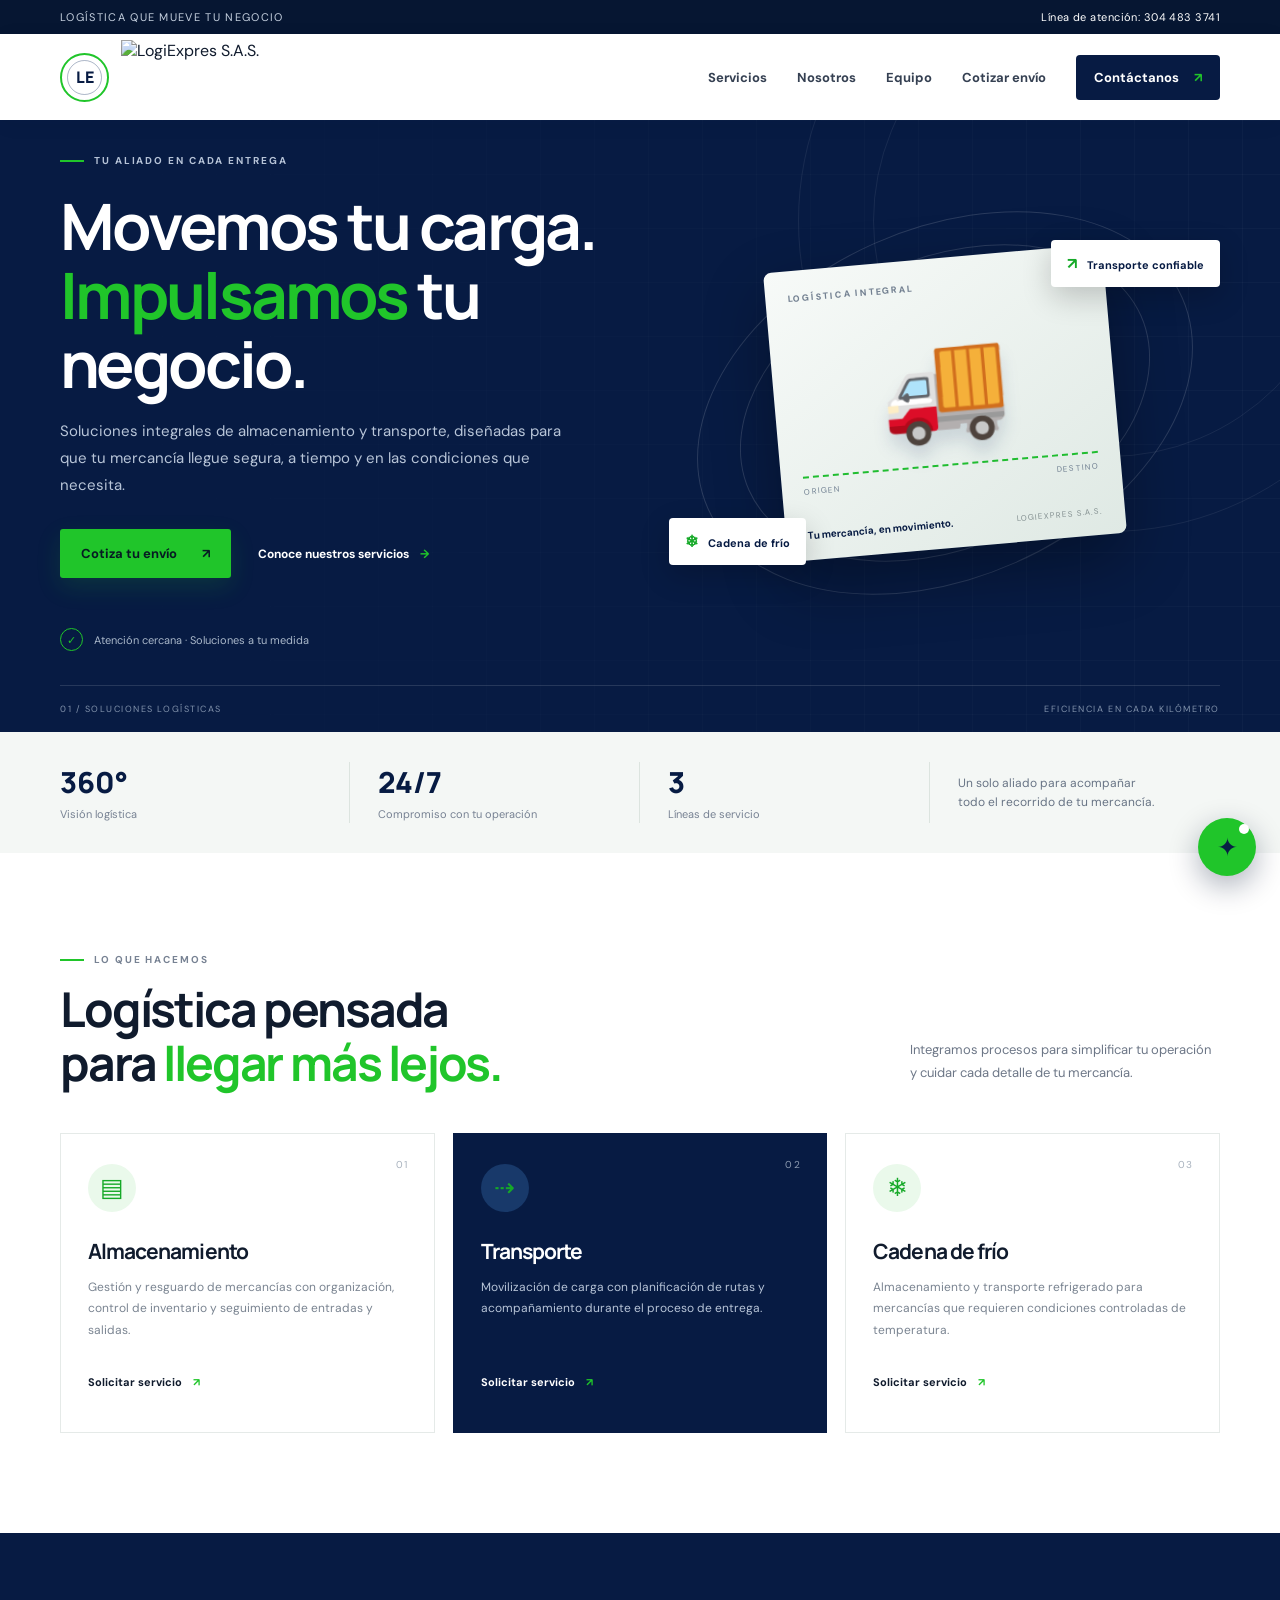
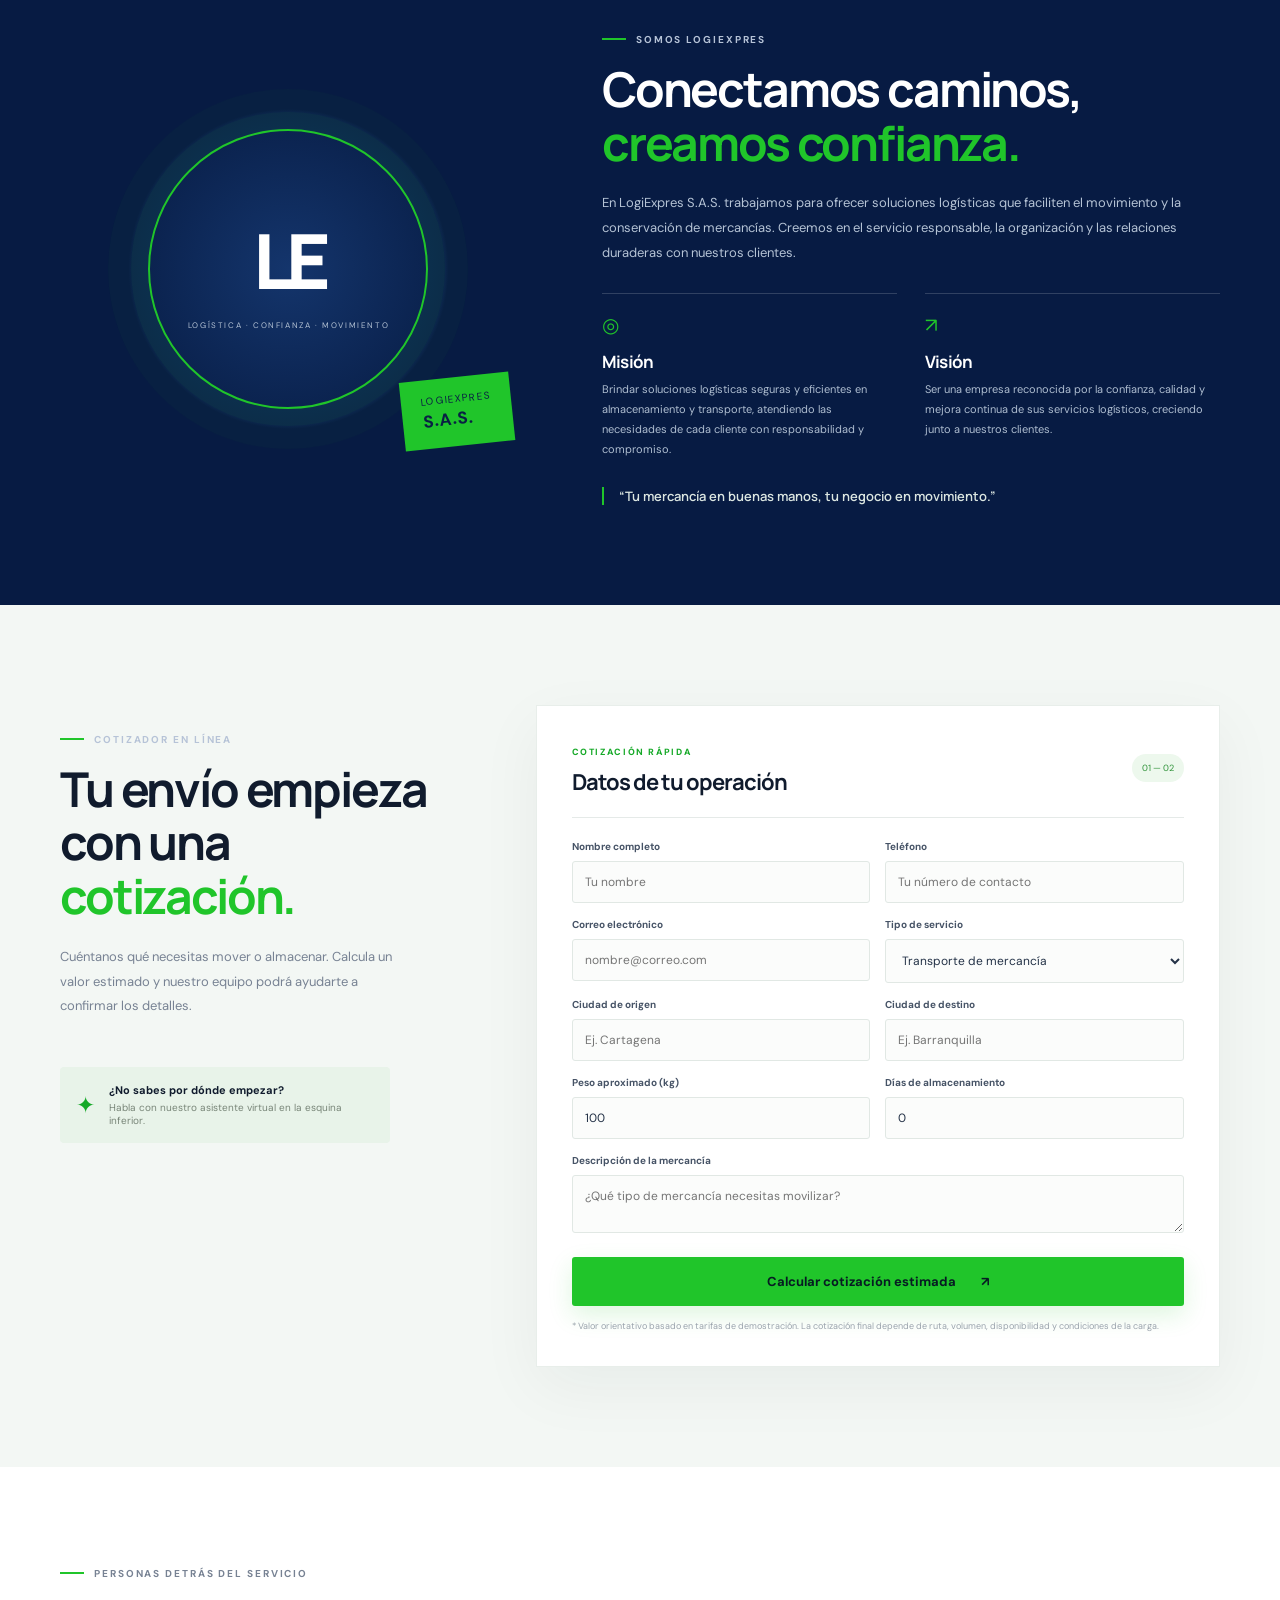
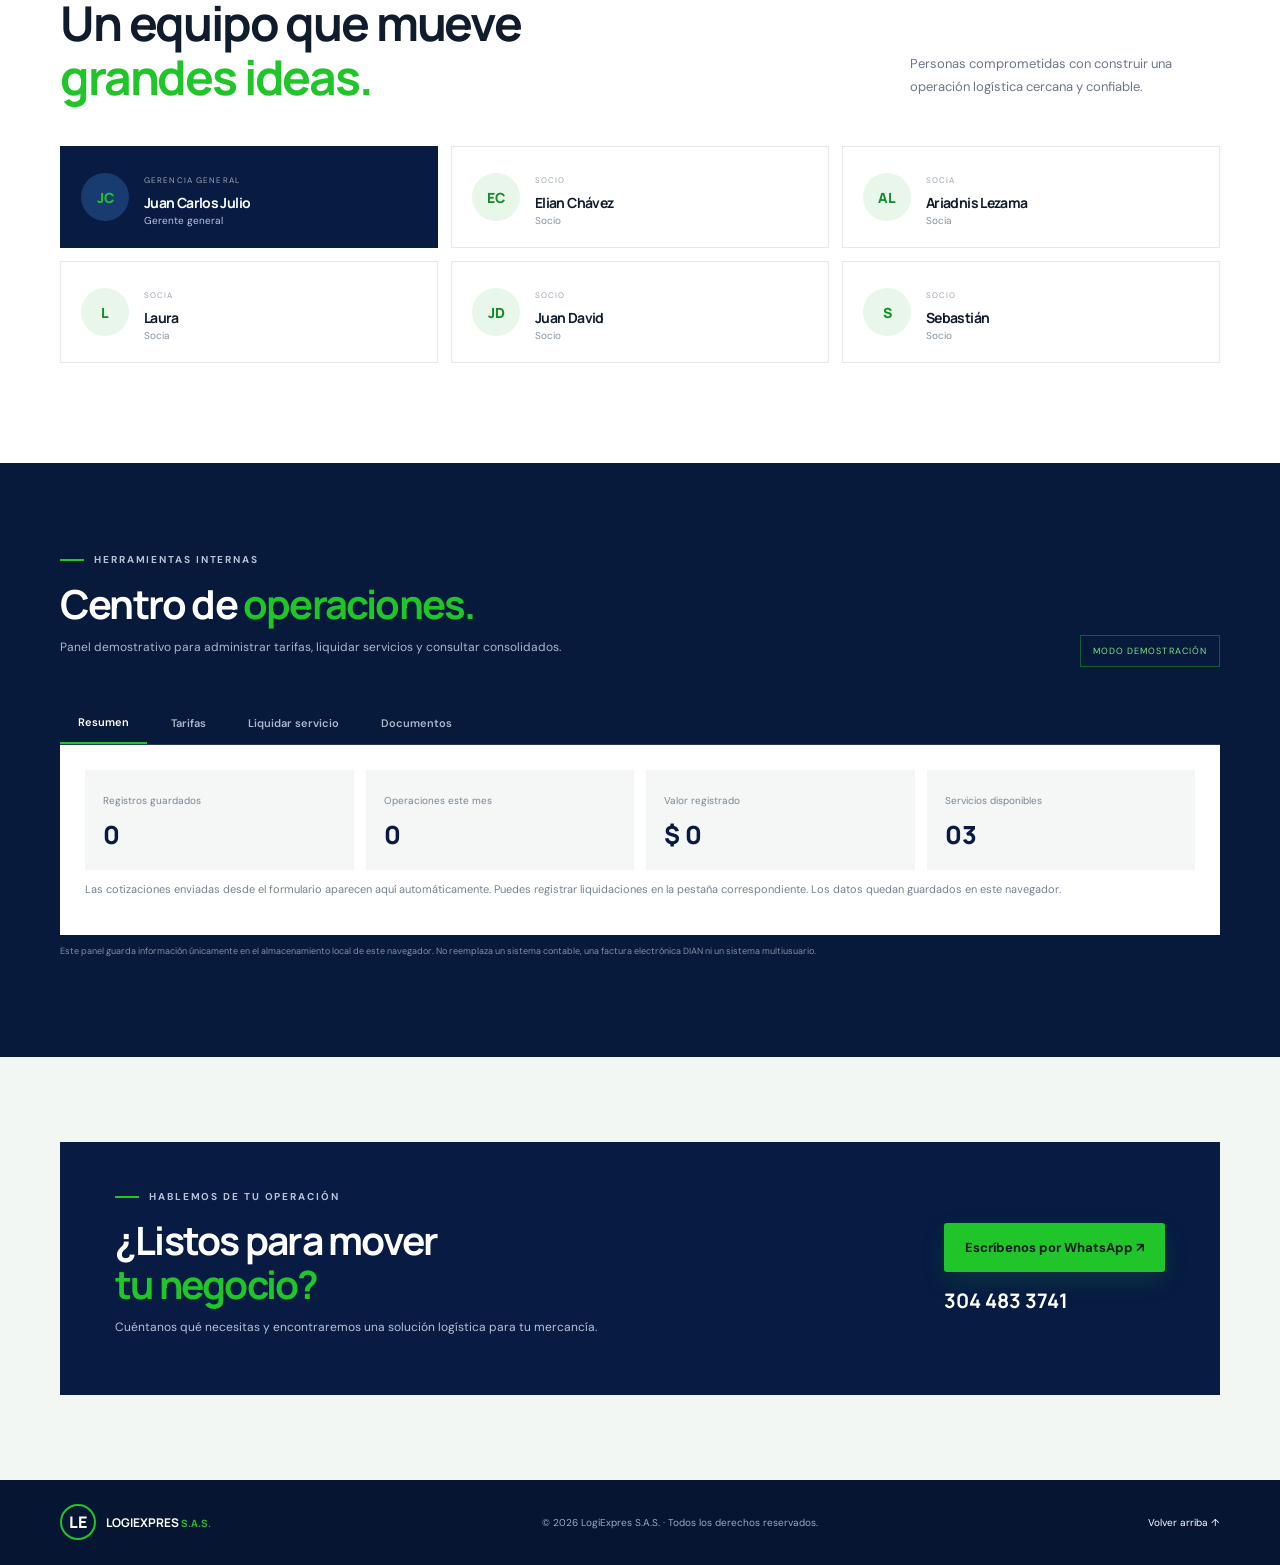
==== index.html @ ddb5ab37 "Add files via upload" ====
<!DOCTYPE html>
<html lang="es">
<head>
  <meta charset="UTF-8">
  <meta name="viewport" content="width=device-width, initial-scale=1.0">
  <meta name="description" content="LogiExpres S.A.S. - Soluciones logísticas, almacenamiento y transporte de mercancías.">
  <title>LogiExpres S.A.S. | Soluciones logísticas</title>
  <link rel="preconnect" href="https://fonts.googleapis.com">
  <link rel="preconnect" href="https://fonts.gstatic.com" crossorigin>
  <link href="https://fonts.googleapis.com/css2?family=DM+Sans:wght@400;500;600;700&family=Manrope:wght@400;500;600;700;800&display=swap" rel="stylesheet">
  <link rel="stylesheet" href="styles.css">
</head>
<body>
  <div class="topline"><div class="container topline-inner"><span>LOGÍSTICA QUE MUEVE TU NEGOCIO</span><a href="tel:3044833741">Línea de atención: 304 483 3741</a></div></div>
  <header class="site-header">
    <div class="container nav-wrap">
      <a class="brand" href="#inicio" aria-label="LogiExpres, inicio">
        <span class="brand-orbit"><span>LE</span></span>
        <img src="assets/logo-logiexpres.png" alt="LogiExpres S.A.S.">
      </a>
      <button class="menu-toggle" id="menuToggle" aria-label="Abrir menú">☰</button>
      <nav id="mainNav">
        <a href="#servicios">Servicios</a><a href="#nosotros">Nosotros</a><a href="#equipo">Equipo</a>
        <a href="#cotizar">Cotizar envío</a><a class="nav-cta" href="#contacto">Contáctanos <span>↗</span></a>
      </nav>
    </div>
  </header>

  <main>
    <section class="hero" id="inicio">
      <div class="hero-grid"></div>
      <div class="container hero-content">
        <div class="hero-copy">
          <div class="eyebrow"><span></span> TU ALIADO EN CADA ENTREGA</div>
          <h1>Movemos tu carga.<br><em>Impulsamos</em> tu negocio.</h1>
          <p>Soluciones integrales de almacenamiento y transporte, diseñadas para que tu mercancía llegue segura, a tiempo y en las condiciones que necesita.</p>
          <div class="hero-actions"><a class="btn btn-green" href="#cotizar">Cotiza tu envío <span>↗</span></a><a class="text-link" href="#servicios">Conoce nuestros servicios <span>→</span></a></div>
          <div class="hero-proof"><div class="proof-icon">✓</div><span>Atención cercana · Soluciones a tu medida</span></div>
        </div>
        <div class="hero-art">
          <div class="orbit orbit-one"></div><div class="orbit orbit-two"></div>
          <div class="art-card"><div class="art-label">LOGÍSTICA INTEGRAL</div><div class="truck-emoji">🚚</div><div class="route-line"></div><div class="route-points"><span>ORIGEN</span><span>DESTINO</span></div><div class="art-bottom"><b>Tu mercancía, en movimiento.</b><span>LOGIEXPRES S.A.S.</span></div></div>
          <div class="floating-tag tag-top"><span>↗</span> Transporte confiable</div><div class="floating-tag tag-bottom"><span>❄</span> Cadena de frío</div>
        </div>
      </div>
      <div class="hero-foot container"><span>01 / SOLUCIONES LOGÍSTICAS</span><span>EFICIENCIA EN CADA KILÓMETRO</span></div>
    </section>

    <section class="metrics"><div class="container metrics-grid"><div><strong>360°</strong><span>Visión logística</span></div><div><strong>24/7</strong><span>Compromiso con tu operación</span></div><div><strong>3</strong><span>Líneas de servicio</span></div><div class="metric-note">Un solo aliado para acompañar<br>todo el recorrido de tu mercancía.</div></div></section>

    <section class="section services-section" id="servicios">
      <div class="container">
        <div class="section-heading"><div><div class="eyebrow dark"><span></span> LO QUE HACEMOS</div><h2>Logística pensada<br>para <em>llegar más lejos.</em></h2></div><p>Integramos procesos para simplificar tu operación y cuidar cada detalle de tu mercancía.</p></div>
        <div class="service-grid">
          <article class="service-card"><div class="service-number">01</div><div class="service-icon">▤</div><h3>Almacenamiento</h3><p>Gestión y resguardo de mercancías con organización, control de inventario y seguimiento de entradas y salidas.</p><a href="#cotizar">Solicitar servicio <span>↗</span></a></article>
          <article class="service-card featured"><div class="service-number">02</div><div class="service-icon">⇢</div><h3>Transporte</h3><p>Movilización de carga con planificación de rutas y acompañamiento durante el proceso de entrega.</p><a href="#cotizar">Solicitar servicio <span>↗</span></a></article>
          <article class="service-card"><div class="service-number">03</div><div class="service-icon">❄</div><h3>Cadena de frío</h3><p>Almacenamiento y transporte refrigerado para mercancías que requieren condiciones controladas de temperatura.</p><a href="#cotizar">Solicitar servicio <span>↗</span></a></article>
        </div>
      </div>
    </section>

    <section class="about-section" id="nosotros"><div class="container about-grid">
      <div class="about-visual"><div class="about-circle"><span>LE</span><small>LOGÍSTICA · CONFIANZA · MOVIMIENTO</small></div><div class="about-stamp">LOGIEXPRES<br><b>S.A.S.</b></div></div>
      <div class="about-copy"><div class="eyebrow"><span></span> SOMOS LOGIEXPRES</div><h2>Conectamos caminos,<br><em>creamos confianza.</em></h2><p>En LogiExpres S.A.S. trabajamos para ofrecer soluciones logísticas que faciliten el movimiento y la conservación de mercancías. Creemos en el servicio responsable, la organización y las relaciones duraderas con nuestros clientes.</p>
        <div class="purpose-grid"><div><span class="purpose-icon">◎</span><h3>Misión</h3><p>Brindar soluciones logísticas seguras y eficientes en almacenamiento y transporte, atendiendo las necesidades de cada cliente con responsabilidad y compromiso.</p></div><div><span class="purpose-icon">↗</span><h3>Visión</h3><p>Ser una empresa reconocida por la confianza, calidad y mejora continua de sus servicios logísticos, creciendo junto a nuestros clientes.</p></div></div>
        <div class="slogan">“Tu mercancía en buenas manos, tu negocio en movimiento.”</div>
      </div>
    </div></section>

    <section class="quote-section" id="cotizar"><div class="container quote-layout">
      <div class="quote-intro"><div class="eyebrow"><span></span> COTIZADOR EN LÍNEA</div><h2>Tu envío empieza<br>con una <em>cotización.</em></h2><p>Cuéntanos qué necesitas mover o almacenar. Calcula un valor estimado y nuestro equipo podrá ayudarte a confirmar los detalles.</p><div class="quote-help"><span>✦</span><div><b>¿No sabes por dónde empezar?</b><small>Habla con nuestro asistente virtual en la esquina inferior.</small></div></div></div>
      <div class="quote-panel"><div class="panel-head"><div><span class="panel-kicker">COTIZACIÓN RÁPIDA</span><h3>Datos de tu operación</h3></div><span class="step-pill">01 — 02</span></div>
        <form id="quoteForm">
          <div class="field-row"><label>Nombre completo<input name="name" required placeholder="Tu nombre"></label><label>Teléfono<input name="phone" required inputmode="tel" placeholder="Tu número de contacto"></label></div>
          <div class="field-row"><label>Correo electrónico<input name="email" type="email" placeholder="nombre@correo.com"></label><label>Tipo de servicio<select name="service" id="quoteService"><option value="transporte">Transporte de mercancía</option><option value="almacenamiento">Almacenamiento</option><option value="refrigerado">Transporte refrigerado</option><option value="frio-completo">Almacenamiento + transporte refrigerado</option></select></label></div>
          <div class="field-row"><label>Ciudad de origen<input name="origin" required placeholder="Ej. Cartagena"></label><label>Ciudad de destino<input name="destination" placeholder="Ej. Barranquilla"></label></div>
          <div class="field-row"><label>Peso aproximado (kg)<input name="weight" type="number" min="1" value="100" required></label><label>Días de almacenamiento<input name="days" type="number" min="0" value="0"></label></div>
          <label class="full-label">Descripción de la mercancía<textarea name="details" rows="2" placeholder="¿Qué tipo de mercancía necesitas movilizar?"></textarea></label>
          <button class="btn btn-green submit-btn" type="submit">Calcular cotización estimada <span>↗</span></button>
        </form>
        <div id="quoteResult" class="quote-result" hidden aria-live="polite"></div>
        <p class="fine-print">* Valor orientativo basado en tarifas de demostración. La cotización final depende de ruta, volumen, disponibilidad y condiciones de la carga.</p>
      </div>
    </div></section>

    <section class="team-section" id="equipo"><div class="container"><div class="section-heading"><div><div class="eyebrow dark"><span></span> PERSONAS DETRÁS DEL SERVICIO</div><h2>Un equipo que mueve<br><em>grandes ideas.</em></h2></div><p>Personas comprometidas con construir una operación logística cercana y confiable.</p></div>
      <div class="team-grid">
        <article class="team-card manager"><div class="team-avatar">JC</div><div><span>GERENCIA GENERAL</span><h3>Juan Carlos Julio</h3><p>Gerente general</p></div></article>
        <article class="team-card"><div class="team-avatar">EC</div><div><span>SOCIO</span><h3>Elian Chávez</h3><p>Socio</p></div></article>
        <article class="team-card"><div class="team-avatar">AL</div><div><span>SOCIA</span><h3>Ariadnis Lezama</h3><p>Socia</p></div></article>
        <article class="team-card"><div class="team-avatar">L</div><div><span>SOCIA</span><h3>Laura</h3><p>Socia</p></div></article>
        <article class="team-card"><div class="team-avatar">JD</div><div><span>SOCIO</span><h3>Juan David</h3><p>Socio</p></div></article>
        <article class="team-card"><div class="team-avatar">S</div><div><span>SOCIO</span><h3>Sebastián</h3><p>Socio</p></div></article>
      </div>
    </div></section>

    <section class="admin-section" id="gestion"><div class="container"><div class="admin-top"><div><div class="eyebrow"><span></span> HERRAMIENTAS INTERNAS</div><h2>Centro de <em>operaciones.</em></h2><p>Panel demostrativo para administrar tarifas, liquidar servicios y consultar consolidados.</p></div><span class="demo-label">MODO DEMOSTRACIÓN</span></div>
      <div class="admin-tabs" role="tablist"><button class="admin-tab active" data-tab="dashboard">Resumen</button><button class="admin-tab" data-tab="tarifas">Tarifas</button><button class="admin-tab" data-tab="liquidar">Liquidar servicio</button><button class="admin-tab" data-tab="documentos">Documentos</button></div>
      <div class="admin-content" id="adminContent"></div>
      <p class="admin-disclaimer">Este panel guarda información únicamente en el almacenamiento local de este navegador. No reemplaza un sistema contable, una factura electrónica DIAN ni un sistema multiusuario.</p>
    </div></section>

    <section class="contact-section" id="contacto"><div class="container contact-box"><div><div class="eyebrow"><span></span> HABLEMOS DE TU OPERACIÓN</div><h2>¿Listos para mover<br><em>tu negocio?</em></h2><p>Cuéntanos qué necesitas y encontraremos una solución logística para tu mercancía.</p></div><div class="contact-actions"><a class="btn btn-green" href="https://wa.me/573044837341" target="_blank" rel="noopener">Escríbenos por WhatsApp ↗</a><a href="tel:3044833741" class="phone-link">304 483 3741</a></div></div></section>
  </main>
  <footer><div class="container footer-inner"><div class="footer-brand"><span class="brand-orbit"><span>LE</span></span><b>LOGIEXPRES <small>S.A.S.</small></b></div><span>© <span id="year"></span> LogiExpres S.A.S. · Todos los derechos reservados.</span><a href="#inicio">Volver arriba ↑</a></div></footer>

  <button class="chat-launcher" id="chatLauncher" aria-label="Abrir asistente virtual"><span>✦</span><i></i></button>
  <div class="chat-widget" id="chatWidget" aria-label="Asistente LogiBot" hidden>
    <div class="chat-head"><div class="bot-avatar">LE</div><div><b>LogiBot</b><small>Asistente de LogiExpres</small></div><button id="chatClose" aria-label="Cerrar chat">×</button></div>
    <div class="chat-messages" id="chatMessages"><div class="bot-message">¡Hola! 👋 Soy LogiBot. Puedo orientarte para cotizar un envío o conocer nuestros servicios. ¿Qué necesitas?</div></div>
    <div class="quick-questions"><button data-question="¿Cómo cotizo un envío?">Cotizar envío</button><button data-question="¿Qué servicios ofrecen?">Servicios</button><button data-question="¿Cómo los contacto?">Contacto</button></div>
    <form id="chatForm"><input id="chatInput" placeholder="Escribe tu pregunta..." autocomplete="off"><button aria-label="Enviar mensaje">➤</button></form>
  </div>
  <script src="app.js"></script>
</body>
</html>
---- styles.css ----
*{box-sizing:border-box} :root{--navy:#071b43;--navy2:#0b285b;--green:#20c52a;--green2:#16a928;--ink:#101b2d;--muted:#6d7787;--pale:#f4f7f5;--line:#e5eae8}html{scroll-behavior:smooth}body{margin:0;font-family:"DM Sans",sans-serif;color:var(--ink);background:#fff}h1,h2,h3{font-family:Manrope,sans-serif;letter-spacing:-.045em}a{text-decoration:none;color:inherit}.container{width:min(1160px,calc(100% - 44px));margin:auto}.topline{background:#061632;color:#c5d0df;font-size:11px;letter-spacing:.12em}.topline-inner{height:34px;display:flex;align-items:center;justify-content:space-between}.topline a{color:#fff;letter-spacing:.04em}.site-header{height:86px;background:#fff;position:sticky;top:0;z-index:20;box-shadow:0 4px 22px #0616320b}.nav-wrap{height:100%;display:flex;align-items:center;justify-content:space-between}.brand{display:flex;align-items:center;gap:12px}.brand img{width:190px;height:74px;object-fit:contain}.brand-orbit{width:49px;height:49px;border:2px solid var(--green);border-radius:50%;display:grid;place-items:center;color:var(--navy);font:800 16px Manrope;position:relative;flex:none}.brand-orbit:after{content:"";position:absolute;inset:5px;border:1px solid #0b285b55;border-radius:50%}.brand-orbit span{z-index:1}nav{display:flex;align-items:center;gap:30px;font-size:13px;font-weight:700;color:#354052}nav a:hover{color:var(--green2)}.nav-cta{background:var(--navy);color:#fff;padding:14px 18px;border-radius:4px}.nav-cta span{color:var(--green);margin-left:12px}.menu-toggle{display:none;background:none;border:0;font-size:25px;color:var(--navy)}.hero{background:var(--navy);color:#fff;min-height:600px;position:relative;overflow:hidden}.hero:before{content:"";position:absolute;width:620px;height:620px;border:1px solid #ffffff12;border-radius:50%;right:-140px;top:-210px}.hero:after{content:"";position:absolute;width:470px;height:470px;border:1px solid #ffffff12;border-radius:50%;right:-65px;top:-135px}.hero-grid{position:absolute;inset:0;background-image:linear-gradient(#ffffff07 1px,transparent 1px),linear-gradient(90deg,#ffffff07 1px,transparent 1px);background-size:54px 54px;mask-image:linear-gradient(90deg,transparent,#000)}.hero-content{position:relative;z-index:1;display:grid;grid-template-columns:1.05fr .95fr;align-items:center;min-height:545px;padding-top:34px;padding-bottom:34px}.eyebrow{font-size:10px;letter-spacing:.19em;font-weight:700;color:#b6c3d7;display:flex;align-items:center;gap:10px}.eyebrow>span{width:24px;height:2px;background:var(--green);display:inline-block}.eyebrow.dark{color:#778293}.hero h1{font-size:clamp(42px,5vw,65px);line-height:1.08;margin:24px 0 20px}.hero h1 em,h2 em{font-style:normal;color:var(--green)}.hero-copy>p{max-width:520px;color:#b8c5d8;line-height:1.8;font-size:15px}.hero-actions{display:flex;align-items:center;gap:27px;margin-top:30px}.btn{display:inline-flex;align-items:center;justify-content:center;gap:25px;padding:16px 21px;border:0;border-radius:3px;font:700 13px "DM Sans";cursor:pointer}.btn-green{background:var(--green);color:#071b23;box-shadow:0 9px 25px #20c52a26}.btn-green:hover{background:#35dc3e}.text-link{font-size:12px;font-weight:700;color:#fff}.text-link span{color:var(--green);padding-left:8px}.hero-proof{display:flex;align-items:center;gap:11px;color:#aab8ca;font-size:11px;margin-top:50px}.proof-icon{width:23px;height:23px;border:1px solid #20c52a;border-radius:50%;display:grid;place-items:center;color:var(--green)}.hero-art{height:430px;position:relative;display:grid;place-items:center}.orbit{position:absolute;border:1px solid #ffffff24;border-radius:50%;transform:rotate(-24deg)}.orbit-one{width:430px;height:290px}.orbit-two{width:520px;height:350px}.art-card{width:340px;height:290px;background:linear-gradient(145deg,#f7faf8,#dfe9e4);border-radius:8px;color:var(--navy);padding:22px;position:relative;box-shadow:0 25px 65px #0005;transform:rotate(-5deg)}.art-label{font-size:9px;letter-spacing:.2em;font-weight:800;color:#738091}.truck-emoji{font-size:105px;text-align:center;margin-top:25px;filter:drop-shadow(0 13px 8px #0b285b22)}.route-line{border-top:2px dashed #20bd30;margin-top:10px}.route-points{display:flex;justify-content:space-between;font-size:8px;letter-spacing:.15em;color:#718092;margin-top:8px}.art-bottom{position:absolute;bottom:18px;left:22px;right:22px;display:flex;justify-content:space-between;align-items:center;font-size:10px}.art-bottom span{font-size:8px;color:#849091;letter-spacing:.12em}.floating-tag{position:absolute;background:#fff;color:var(--navy);padding:13px 16px;border-radius:4px;font-size:11px;font-weight:700;box-shadow:0 10px 30px #0003}.floating-tag span{color:var(--green2);font-size:16px;margin-right:7px}.tag-top{top:52px;right:0}.tag-bottom{bottom:53px;left:0}.hero-foot{position:relative;z-index:1;border-top:1px solid #ffffff20;padding:17px 0;display:flex;justify-content:space-between;color:#8293ac;font-size:9px;letter-spacing:.17em}.metrics{background:#f4f7f5}.metrics-grid{display:grid;grid-template-columns:repeat(4,1fr);padding:30px 0;align-items:center}.metrics-grid>div{padding:0 28px;border-right:1px solid #dce4df}.metrics-grid>div:first-child{padding-left:0}.metrics-grid>div:last-child{border:0}.metrics strong{display:block;font:800 29px Manrope;color:var(--navy)}.metrics span{font-size:11px;color:#778293}.metric-note{font-size:12px;line-height:1.6;color:#687485}.section{padding:100px 0}.section-heading{display:flex;align-items:end;justify-content:space-between;margin-bottom:43px}.section-heading h2,.about-copy h2,.quote-intro h2,.admin-top h2,.contact-box h2{font-size:clamp(34px,4vw,48px);line-height:1.12;margin:16px 0 0}.section-heading>p{max-width:310px;color:var(--muted);font-size:13px;line-height:1.8;margin:0 0 5px}.service-grid{display:grid;grid-template-columns:repeat(3,1fr);gap:18px}.service-card{border:1px solid var(--line);padding:30px 27px 27px;min-height:300px;position:relative;transition:.25s}.service-card:hover{transform:translateY(-5px);box-shadow:0 18px 40px #102c1710}.service-card.featured{background:var(--navy);color:#fff;border-color:var(--navy)}.service-number{position:absolute;right:25px;top:24px;color:#a7b1bd;font-size:10px;letter-spacing:.15em}.featured .service-number{color:#8c9bb1}.service-icon{width:48px;height:48px;border-radius:50%;background:#eaf9eb;color:var(--green2);display:grid;place-items:center;font-size:25px;margin-bottom:25px}.featured .service-icon{background:#18396a}.service-card h3{font-size:21px;margin:0 0 12px}.service-card p{font-size:12px;line-height:1.8;color:#7a8491;min-height:68px}.featured p{color:#b7c4d7}.service-card>a{font-size:11px;font-weight:700;display:inline-block;margin-top:18px}.service-card>a span{color:var(--green);margin-left:8px}.about-section{background:var(--navy);color:#fff;padding:100px 0}.about-grid{display:grid;grid-template-columns:.85fr 1.15fr;gap:85px;align-items:center}.about-visual{height:430px;display:grid;place-items:center;position:relative;background:radial-gradient(circle,#14356c 0,#0a214c 50%,transparent 51%)}.about-circle{width:280px;height:280px;border:2px solid var(--green);border-radius:50%;display:flex;flex-direction:column;justify-content:center;align-items:center;box-shadow:0 0 0 17px #20c52a0b,0 0 0 40px #20c52a08}.about-circle span{font:800 76px Manrope;color:#fff;letter-spacing:-.1em}.about-circle small{font-size:8px;letter-spacing:.2em;color:#b4c2d4;margin-top:8px}.about-stamp{position:absolute;bottom:38px;right:5px;background:var(--green);color:#092044;padding:14px 20px;font-size:10px;line-height:1.5;letter-spacing:.12em;transform:rotate(-6deg)}.about-stamp b{font-size:17px}.about-copy>p{color:#b5c3d5;font-size:13px;line-height:1.9;margin:22px 0 28px}.purpose-grid{display:grid;grid-template-columns:1fr 1fr;gap:28px}.purpose-grid>div{border-top:1px solid #ffffff2a;padding-top:18px}.purpose-icon{color:var(--green);font-size:20px}.purpose-grid h3{font-size:17px;margin:12px 0 7px}.purpose-grid p{color:#aebdd0;font-size:11px;line-height:1.8;margin:0}.slogan{margin-top:27px;padding-left:15px;border-left:2px solid var(--green);font:600 13px Manrope;color:#dbe6e1}.quote-section{background:#f3f7f4;padding:100px 0}.quote-layout{display:grid;grid-template-columns:.75fr 1.25fr;gap:65px;align-items:start}.quote-intro{padding-top:28px}.quote-intro>p{font-size:13px;color:#778293;line-height:1.9;max-width:350px;margin-top:22px}.quote-help{display:flex;align-items:center;gap:14px;margin-top:48px;padding:16px;background:#e8f3e9;border-radius:4px;max-width:330px}.quote-help>span{color:var(--green2);font-size:23px}.quote-help b,.quote-help small{display:block}.quote-help b{font-size:11px}.quote-help small{font-size:10px;color:#788578;margin-top:4px}.quote-panel{background:#fff;padding:33px 35px;box-shadow:0 20px 60px #0c26300d;border:1px solid #e8eeea}.panel-head{display:flex;justify-content:space-between;align-items:center;border-bottom:1px solid var(--line);padding-bottom:20px;margin-bottom:22px}.panel-kicker{font-size:9px;color:var(--green2);font-weight:800;letter-spacing:.18em}.panel-head h3{font-size:22px;margin:7px 0 0}.step-pill{font-size:9px;background:#edf8ed;color:#31943b;padding:8px 10px;border-radius:20px}.field-row{display:grid;grid-template-columns:1fr 1fr;gap:15px;margin-bottom:15px}label,.full-label{display:block;font-size:10px;font-weight:700;color:#465366}input,select,textarea{width:100%;margin-top:8px;border:1px solid #e1e8e4;background:#fbfcfb;padding:12px 12px;font:12px "DM Sans";color:#243247;border-radius:3px;outline:none}input:focus,select:focus,textarea:focus{border-color:var(--green)}textarea{resize:vertical}.full-label{margin-bottom:17px}.submit-btn{width:100%;margin-top:4px}.fine-print{font-size:9px;color:#9aa3ac;line-height:1.6;margin:13px 0 0}.quote-result{margin-top:17px;padding:17px;background:#edfaed;border-left:3px solid var(--green);font-size:12px;line-height:1.6}.quote-result strong{font:800 24px Manrope;color:var(--navy);display:block;margin:5px 0}.quote-result a{display:inline-block;margin-top:8px;color:#087d20;font-weight:700}.team-section{padding:100px 0}.team-grid{display:grid;grid-template-columns:repeat(3,1fr);gap:13px}.team-card{border:1px solid var(--line);padding:20px;display:flex;align-items:center;gap:15px}.team-card.manager{background:var(--navy);color:#fff;border-color:var(--navy)}.team-avatar{width:48px;height:48px;border-radius:50%;background:#e8f7e9;color:#138d25;display:grid;place-items:center;font:800 14px Manrope;flex:none}.manager .team-avatar{background:#183c70;color:var(--green)}.team-card span{font-size:8px;letter-spacing:.14em;color:#9aa5b1}.team-card h3{font-size:14px;margin:5px 0 2px}.team-card p{font-size:10px;color:#8993a0;margin:0}.manager p{color:#bdc8d6}.admin-section{background:#071a3b;color:#fff;padding:90px 0}.admin-top{display:flex;justify-content:space-between;align-items:end}.admin-top h2{font-size:40px}.admin-top p{font-size:12px;color:#aab8cb}.demo-label{border:1px solid #20c52a66;color:#7be783;padding:9px 12px;font-size:9px;letter-spacing:.12em}.admin-tabs{display:flex;gap:6px;border-bottom:1px solid #ffffff22;margin-top:35px;overflow:auto}.admin-tab{white-space:nowrap;background:transparent;border:0;color:#aab8cb;padding:13px 18px;font:600 11px "DM Sans";cursor:pointer}.admin-tab.active{color:#fff;border-bottom:2px solid var(--green)}.admin-content{background:#fff;color:var(--ink);padding:25px;min-height:170px}.admin-disclaimer{font-size:9px;color:#8191a8;line-height:1.6}.dash-grid{display:grid;grid-template-columns:repeat(4,1fr);gap:12px}.dash-card{background:#f4f7f5;padding:18px}.dash-card span{font-size:10px;color:#798594}.dash-card strong{display:block;font:800 25px Manrope;color:var(--navy);margin-top:8px}.admin-table{width:100%;border-collapse:collapse;font-size:11px}.admin-table th,.admin-table td{text-align:left;padding:12px;border-bottom:1px solid #e8eeea}.admin-table th{font-size:9px;color:#7b8794;text-transform:uppercase;letter-spacing:.1em}.admin-form{display:grid;grid-template-columns:repeat(3,1fr);gap:14px;align-items:end}.admin-form label{font-size:10px}.admin-form button{align-self:end}.small-btn{padding:10px 13px;font-size:10px}.admin-note{font-size:11px;color:#758091;line-height:1.6}.document-actions{display:flex;gap:10px;flex-wrap:wrap;margin-top:14px}.contact-section{padding:85px 0;background:#f3f7f4}.contact-box{background:var(--navy);padding:48px 55px;color:#fff;display:flex;align-items:center;justify-content:space-between;gap:30px}.contact-box h2{font-size:39px}.contact-box p{color:#b5c3d5;font-size:12px}.contact-actions{display:flex;flex-direction:column;align-items:flex-start;gap:15px}.phone-link{font:700 20px Manrope;color:#fff}footer{background:#061632;color:#9baac0}.footer-inner{min-height:85px;display:flex;align-items:center;justify-content:space-between;font-size:10px}.footer-brand{display:flex;align-items:center;gap:10px;color:#fff;font:800 12px Manrope}.footer-brand .brand-orbit{width:36px;height:36px;color:#fff}.footer-brand small{color:var(--green)}footer a{color:#fff}.chat-launcher{position:fixed;right:24px;bottom:24px;width:58px;height:58px;border:0;border-radius:50%;background:var(--green);color:#082044;font-size:25px;box-shadow:0 10px 30px #06163255;z-index:40;cursor:pointer}.chat-launcher i{position:absolute;width:10px;height:10px;background:#fff;border-radius:50%;right:7px;top:6px}.chat-widget{position:fixed;right:24px;bottom:94px;width:min(350px,calc(100vw - 30px));background:#fff;z-index:40;box-shadow:0 20px 70px #06163235;border-radius:9px;overflow:hidden}.chat-head{background:var(--navy);color:#fff;padding:14px;display:flex;align-items:center;gap:10px}.bot-avatar{width:35px;height:35px;background:var(--green);color:var(--navy);border-radius:50%;display:grid;place-items:center;font:800 11px Manrope}.chat-head b,.chat-head small{display:block}.chat-head b{font-size:12px}.chat-head small{font-size:9px;color:#aabbd0;margin-top:3px}.chat-head button{margin-left:auto;background:none;border:0;color:#fff;font-size:23px;cursor:pointer}.chat-messages{padding:16px;height:210px;overflow:auto;background:#f7f9f7}.bot-message,.user-message{max-width:90%;padding:11px 12px;border-radius:8px;font-size:11px;line-height:1.6;margin-bottom:9px}.bot-message{background:#fff;color:#26354a;border:1px solid #e8eeea}.user-message{background:#e5f8e6;color:#17331c;margin-left:auto}.quick-questions{display:flex;gap:5px;flex-wrap:wrap;padding:8px 12px}.quick-questions button{border:1px solid #dce8dd;background:#fff;border-radius:20px;padding:7px 9px;font-size:9px;color:#267b30;cursor:pointer}.chat-widget form{display:flex;padding:10px;border-top:1px solid var(--line);gap:7px}.chat-widget form input{margin:0}.chat-widget form button{border:0;background:var(--green);width:40px;border-radius:4px;color:#082044;cursor:pointer} [hidden]{display:none!important}
@media(max-width:850px){nav{gap:15px}.brand img{width:145px}.hero-content{grid-template-columns:1fr 0.8fr}.hero h1{font-size:48px}.about-grid{gap:35px}.quote-layout{gap:30px}.team-grid{grid-template-columns:repeat(2,1fr)}}@media(max-width:650px){.container{width:min(100% - 30px,520px)}.topline-inner{font-size:8px}.topline a{font-size:9px}.site-header{height:72px}.brand img{width:142px;height:62px}.brand-orbit{width:39px;height:39px;font-size:13px}.menu-toggle{display:block}nav{display:none;position:absolute;top:72px;left:0;right:0;background:#fff;padding:20px;box-shadow:0 15px 20px #06163216;flex-direction:column;align-items:stretch}nav.open{display:flex}.nav-cta{text-align:center}.hero-content{grid-template-columns:1fr;padding-top:65px;padding-bottom:10px}.hero h1{font-size:43px}.hero-copy>p{font-size:13px}.hero-art{height:330px;margin-top:5px}.art-card{width:270px;height:235px}.truck-emoji{font-size:78px;margin-top:15px}.art-bottom{font-size:8px}.orbit-one{width:320px;height:220px}.orbit-two{width:370px;height:260px}.tag-top{top:28px;right:0}.tag-bottom{bottom:30px;left:0}.floating-tag{font-size:9px;padding:10px}.hero-foot{font-size:7px}.metrics-grid{grid-template-columns:1fr 1fr;gap:20px}.metrics-grid>div{padding:0 10px;border:0}.metrics-grid>div:first-child{padding-left:10px}.metric-note{grid-column:span 2}.section,.about-section,.quote-section,.team-section{padding:68px 0}.section-heading{display:block}.section-heading>p{margin-top:17px}.service-grid{grid-template-columns:1fr}.service-card{min-height:260px}.about-grid,.quote-layout{grid-template-columns:1fr}.about-visual{height:300px}.about-circle{width:220px;height:220px}.about-circle span{font-size:60px}.about-copy h2,.quote-intro h2{font-size:38px}.purpose-grid{gap:15px}.quote-intro{padding-top:0}.quote-help{margin-top:25px}.quote-panel{padding:23px 17px}.field-row{grid-template-columns:1fr;gap:12px}.team-grid{grid-template-columns:1fr}.admin-top{display:block}.demo-label{display:inline-block;margin-top:15px}.admin-top h2{font-size:34px}.admin-content{padding:15px;overflow:auto}.dash-grid{grid-template-columns:1fr 1fr}.admin-form{grid-template-columns:1fr}.contact-box{padding:32px 23px;display:block}.contact-box h2{font-size:34px}.contact-actions{margin-top:25px}.footer-inner{padding:20px 0;gap:13px;flex-wrap:wrap}.footer-inner>span{order:3;width:100%}.chat-launcher{right:15px;bottom:15px}.chat-widget{right:15px;bottom:82px}}
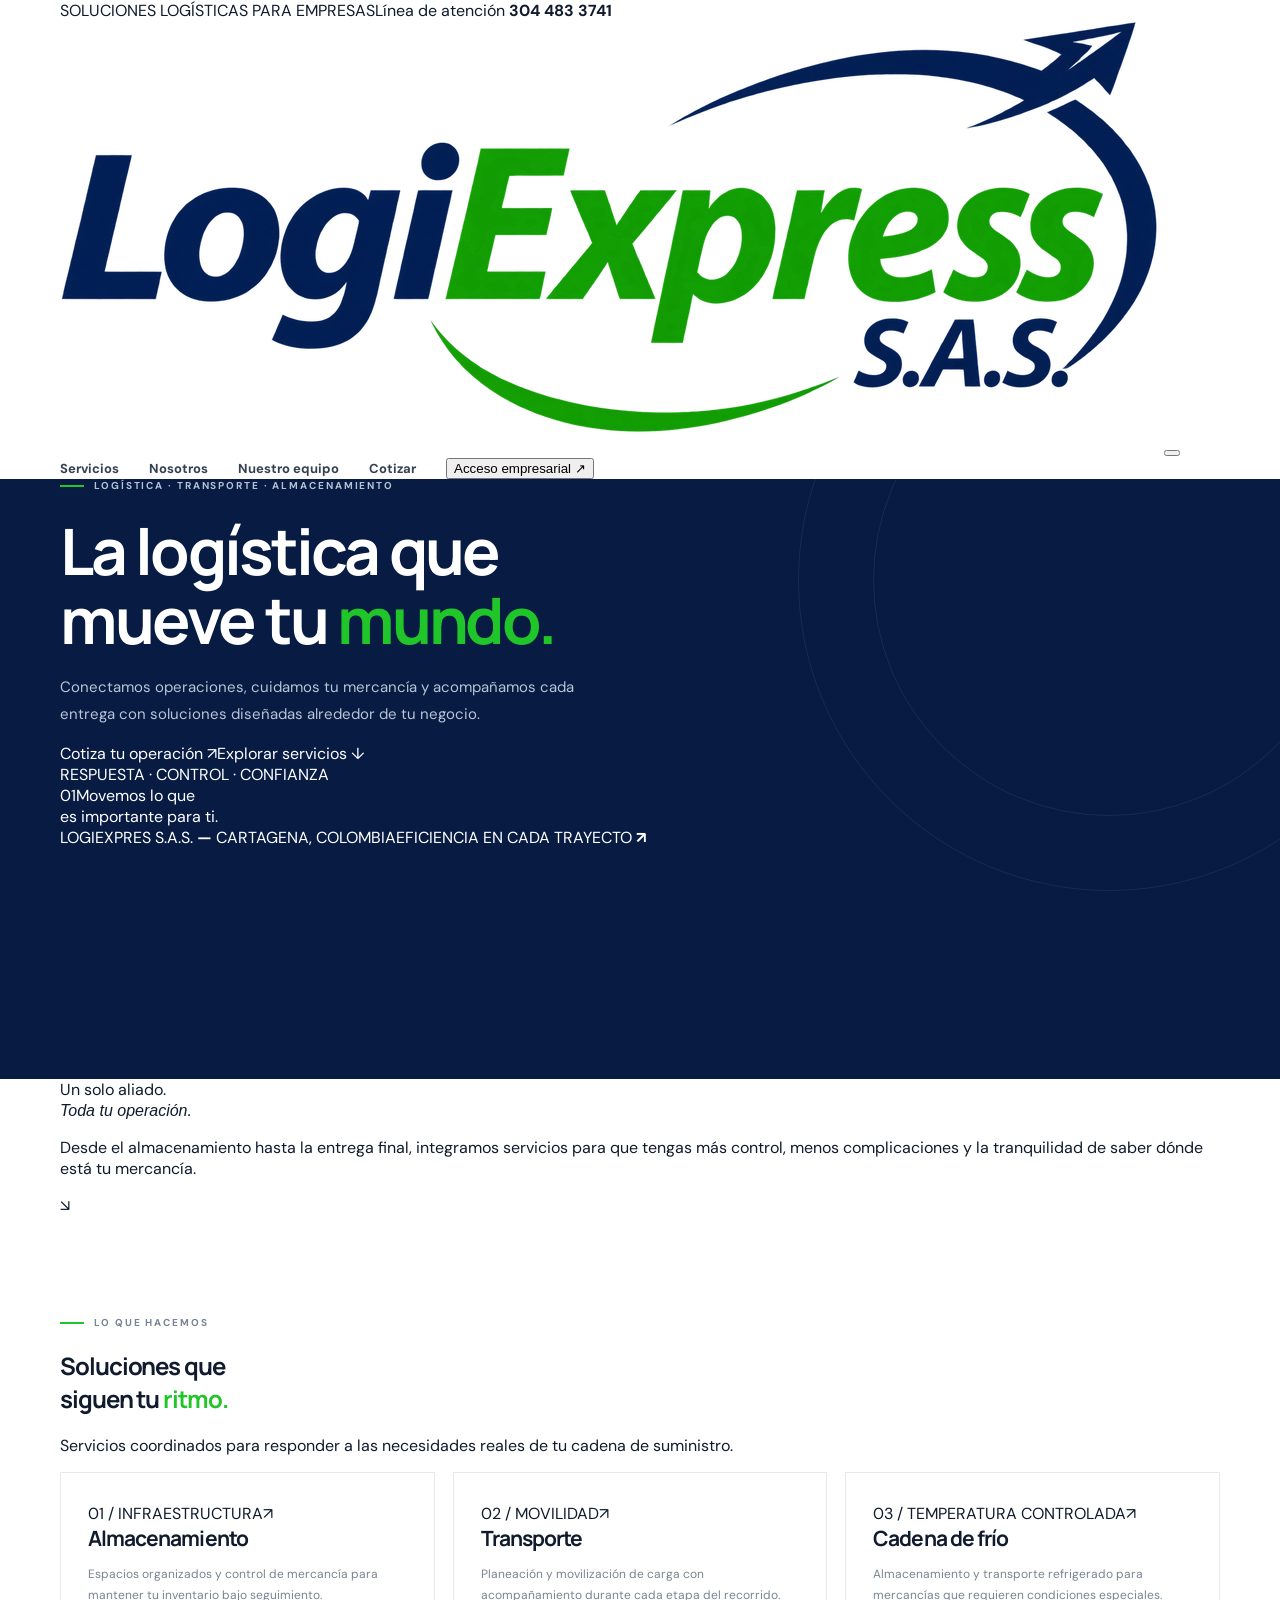
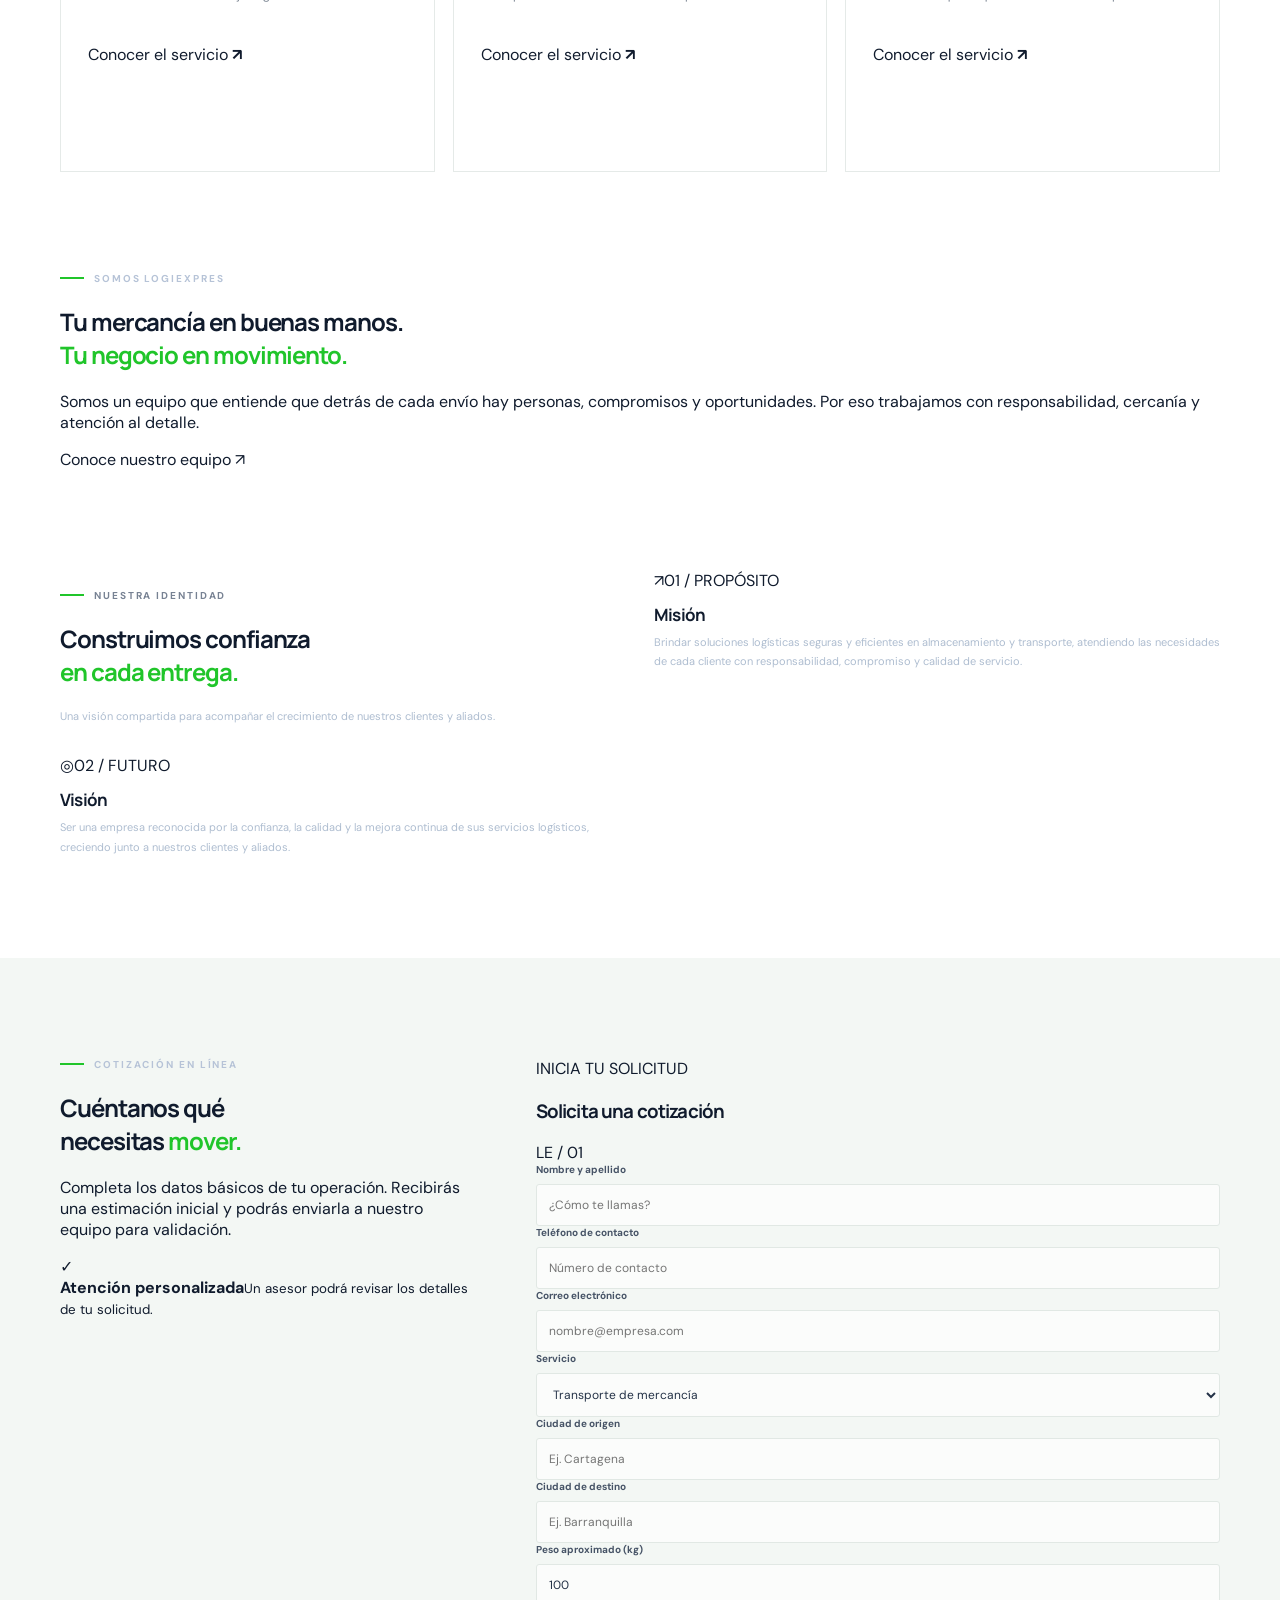
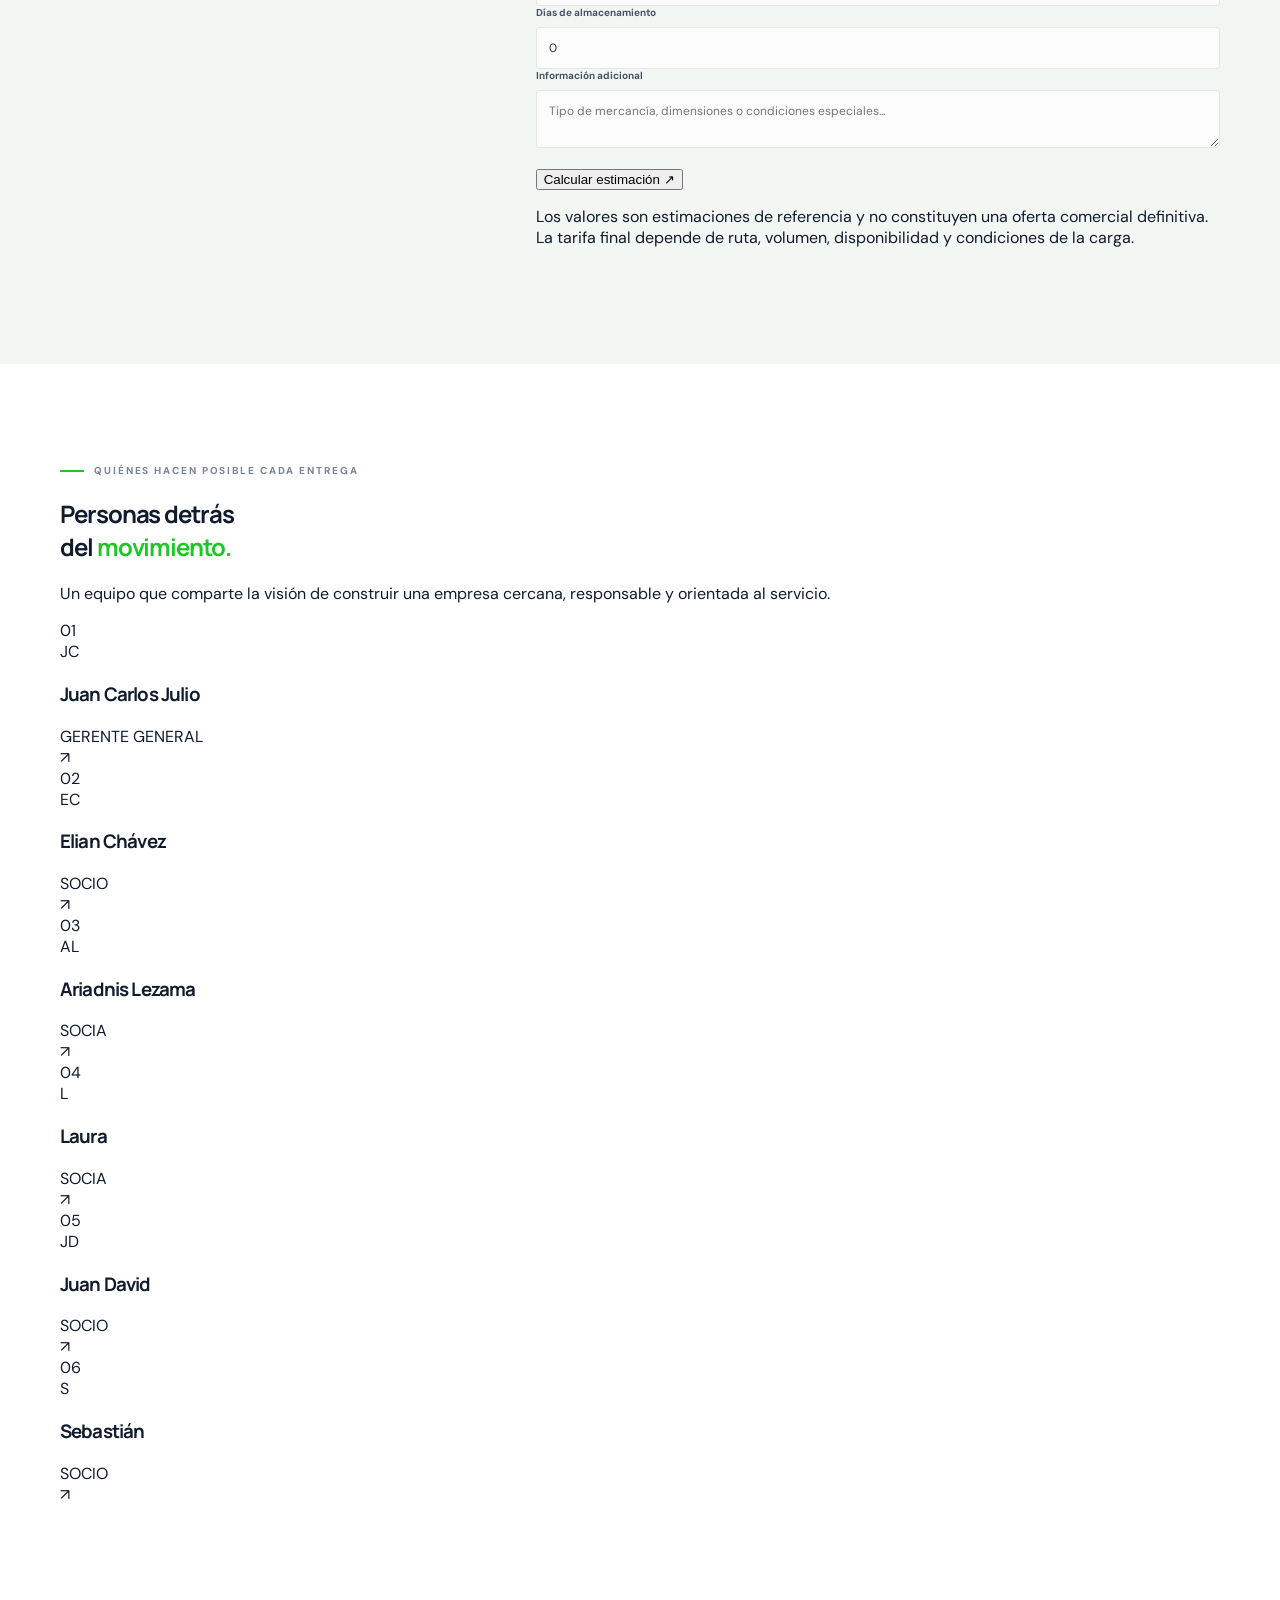
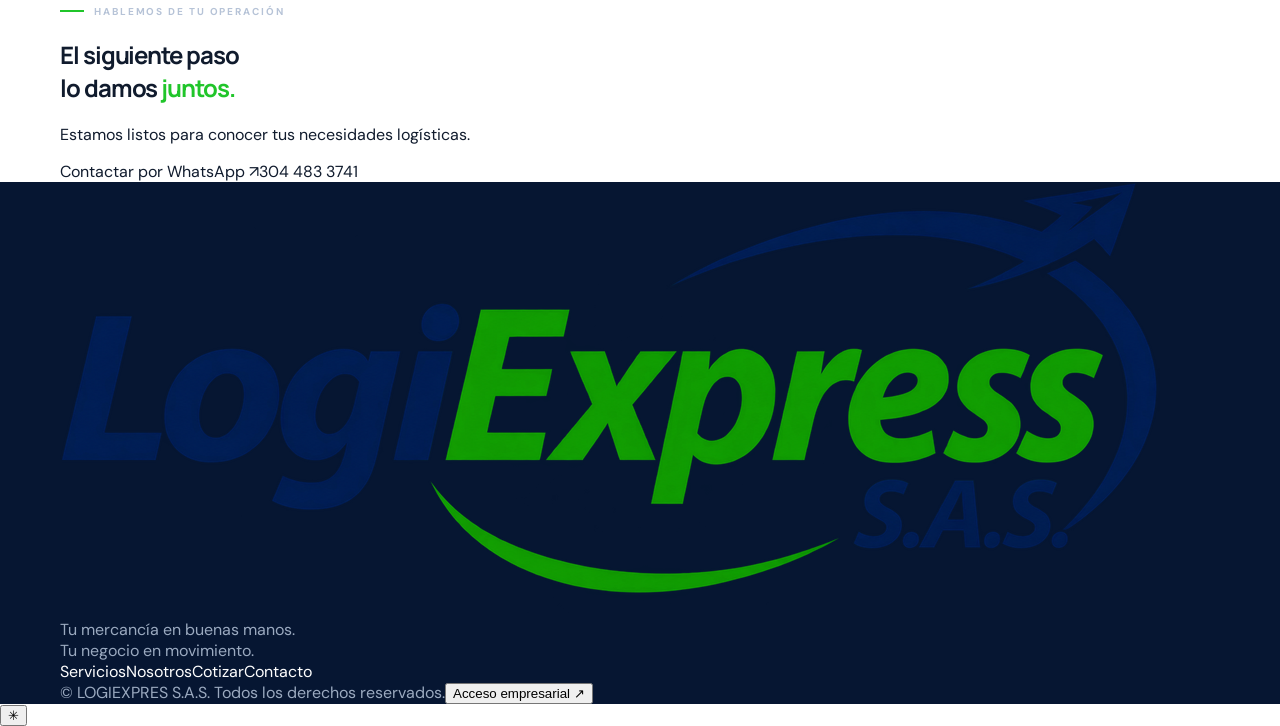
==== commit e88e892d: "Add files via upload" ====
--- a/index.html
+++ b/index.html
@@ -1,116 +1,141 @@
-<!DOCTYPE html>
+<!doctype html>
 <html lang="es">
 <head>
-  <meta charset="UTF-8">
-  <meta name="viewport" content="width=device-width, initial-scale=1.0">
-  <meta name="description" content="LogiExpres S.A.S. - Soluciones logísticas, almacenamiento y transporte de mercancías.">
-  <title>LogiExpres S.A.S. | Soluciones logísticas</title>
+  <meta charset="utf-8">
+  <meta name="viewport" content="width=device-width, initial-scale=1">
+  <meta name="theme-color" content="#071b3b">
+  <meta name="description" content="LogiExpres S.A.S. — soluciones de almacenamiento, transporte y cadena de frío.">
+  <title>LogiExpres S.A.S. | Logística que conecta</title>
   <link rel="preconnect" href="https://fonts.googleapis.com">
   <link rel="preconnect" href="https://fonts.gstatic.com" crossorigin>
   <link href="https://fonts.googleapis.com/css2?family=DM+Sans:wght@400;500;600;700&family=Manrope:wght@400;500;600;700;800&display=swap" rel="stylesheet">
   <link rel="stylesheet" href="styles.css">
 </head>
 <body>
-  <div class="topline"><div class="container topline-inner"><span>LOGÍSTICA QUE MUEVE TU NEGOCIO</span><a href="tel:3044833741">Línea de atención: 304 483 3741</a></div></div>
-  <header class="site-header">
-    <div class="container nav-wrap">
-      <a class="brand" href="#inicio" aria-label="LogiExpres, inicio">
-        <span class="brand-orbit"><span>LE</span></span>
-        <img src="assets/logo-logiexpres.png" alt="LogiExpres S.A.S.">
-      </a>
-      <button class="menu-toggle" id="menuToggle" aria-label="Abrir menú">☰</button>
-      <nav id="mainNav">
-        <a href="#servicios">Servicios</a><a href="#nosotros">Nosotros</a><a href="#equipo">Equipo</a>
-        <a href="#cotizar">Cotizar envío</a><a class="nav-cta" href="#contacto">Contáctanos <span>↗</span></a>
+  <div class="announcement"><div class="container announcement-inner"><span><i class="status-dot"></i> SOLUCIONES LOGÍSTICAS PARA EMPRESAS</span><a href="tel:3044833741">Línea de atención <b>304 483 3741</b></a></div></div>
+  <header class="header" id="top">
+    <div class="container nav-shell">
+      <a class="logo-link" href="#top" aria-label="LogiExpres inicio"><img class="logo" src="[data-uri]" alt="LogiExpres S.A.S."></a>
+      <button class="mobile-menu" id="mobileMenu" aria-label="Abrir navegación"><span></span><span></span></button>
+      <nav class="nav" id="nav">
+        <a href="#servicios">Servicios</a><a href="#nosotros">Nosotros</a><a href="#equipo">Nuestro equipo</a><a href="#cotizar">Cotizar</a>
+        <button class="nav-login" id="openLogin">Acceso empresarial <span>↗</span></button>
       </nav>
     </div>
   </header>
 
   <main>
-    <section class="hero" id="inicio">
-      <div class="hero-grid"></div>
-      <div class="container hero-content">
+    <section class="hero">
+      <div class="hero-photo"></div><div class="hero-shade"></div>
+      <div class="container hero-inner">
         <div class="hero-copy">
-          <div class="eyebrow"><span></span> TU ALIADO EN CADA ENTREGA</div>
-          <h1>Movemos tu carga.<br><em>Impulsamos</em> tu negocio.</h1>
-          <p>Soluciones integrales de almacenamiento y transporte, diseñadas para que tu mercancía llegue segura, a tiempo y en las condiciones que necesita.</p>
-          <div class="hero-actions"><a class="btn btn-green" href="#cotizar">Cotiza tu envío <span>↗</span></a><a class="text-link" href="#servicios">Conoce nuestros servicios <span>→</span></a></div>
-          <div class="hero-proof"><div class="proof-icon">✓</div><span>Atención cercana · Soluciones a tu medida</span></div>
+          <div class="eyebrow light"><span></span> LOGÍSTICA · TRANSPORTE · ALMACENAMIENTO</div>
+          <h1>La logística que<br>mueve tu <em>mundo.</em></h1>
+          <p>Conectamos operaciones, cuidamos tu mercancía y acompañamos cada entrega con soluciones diseñadas alrededor de tu negocio.</p>
+          <div class="hero-buttons"><a class="button button-green" href="#cotizar">Cotiza tu operación <span>↗</span></a><a class="button button-ghost" href="#servicios">Explorar servicios <span>↓</span></a></div>
+          <div class="hero-caption"><span class="caption-line"></span><span>RESPUESTA · CONTROL · CONFIANZA</span></div>
         </div>
-        <div class="hero-art">
-          <div class="orbit orbit-one"></div><div class="orbit orbit-two"></div>
-          <div class="art-card"><div class="art-label">LOGÍSTICA INTEGRAL</div><div class="truck-emoji">🚚</div><div class="route-line"></div><div class="route-points"><span>ORIGEN</span><span>DESTINO</span></div><div class="art-bottom"><b>Tu mercancía, en movimiento.</b><span>LOGIEXPRES S.A.S.</span></div></div>
-          <div class="floating-tag tag-top"><span>↗</span> Transporte confiable</div><div class="floating-tag tag-bottom"><span>❄</span> Cadena de frío</div>
-        </div>
+        <div class="hero-side-note"><span class="side-index">01</span><span class="side-rule"></span><span>Movemos lo que<br>es importante para ti.</span></div>
       </div>
-      <div class="hero-foot container"><span>01 / SOLUCIONES LOGÍSTICAS</span><span>EFICIENCIA EN CADA KILÓMETRO</span></div>
+      <div class="hero-bottom"><div class="container hero-bottom-inner"><span>LOGIEXPRES S.A.S. <b>—</b> CARTAGENA, COLOMBIA</span><span>EFICIENCIA EN CADA TRAYECTO <b>↗</b></span></div></div>
     </section>
 
-    <section class="metrics"><div class="container metrics-grid"><div><strong>360°</strong><span>Visión logística</span></div><div><strong>24/7</strong><span>Compromiso con tu operación</span></div><div><strong>3</strong><span>Líneas de servicio</span></div><div class="metric-note">Un solo aliado para acompañar<br>todo el recorrido de tu mercancía.</div></div></section>
+    <section class="intro-strip"><div class="container intro-grid"><div class="intro-lead">Un solo aliado.<br><em>Toda tu operación.</em></div><p>Desde el almacenamiento hasta la entrega final, integramos servicios para que tengas más control, menos complicaciones y la tranquilidad de saber dónde está tu mercancía.</p><a class="round-link" href="#nosotros" aria-label="Conocer LogiExpres">↘</a></div></section>
 
-    <section class="section services-section" id="servicios">
-      <div class="container">
-        <div class="section-heading"><div><div class="eyebrow dark"><span></span> LO QUE HACEMOS</div><h2>Logística pensada<br>para <em>llegar más lejos.</em></h2></div><p>Integramos procesos para simplificar tu operación y cuidar cada detalle de tu mercancía.</p></div>
-        <div class="service-grid">
-          <article class="service-card"><div class="service-number">01</div><div class="service-icon">▤</div><h3>Almacenamiento</h3><p>Gestión y resguardo de mercancías con organización, control de inventario y seguimiento de entradas y salidas.</p><a href="#cotizar">Solicitar servicio <span>↗</span></a></article>
-          <article class="service-card featured"><div class="service-number">02</div><div class="service-icon">⇢</div><h3>Transporte</h3><p>Movilización de carga con planificación de rutas y acompañamiento durante el proceso de entrega.</p><a href="#cotizar">Solicitar servicio <span>↗</span></a></article>
-          <article class="service-card"><div class="service-number">03</div><div class="service-icon">❄</div><h3>Cadena de frío</h3><p>Almacenamiento y transporte refrigerado para mercancías que requieren condiciones controladas de temperatura.</p><a href="#cotizar">Solicitar servicio <span>↗</span></a></article>
-        </div>
-      </div>
-    </section>
-
-    <section class="about-section" id="nosotros"><div class="container about-grid">
-      <div class="about-visual"><div class="about-circle"><span>LE</span><small>LOGÍSTICA · CONFIANZA · MOVIMIENTO</small></div><div class="about-stamp">LOGIEXPRES<br><b>S.A.S.</b></div></div>
-      <div class="about-copy"><div class="eyebrow"><span></span> SOMOS LOGIEXPRES</div><h2>Conectamos caminos,<br><em>creamos confianza.</em></h2><p>En LogiExpres S.A.S. trabajamos para ofrecer soluciones logísticas que faciliten el movimiento y la conservación de mercancías. Creemos en el servicio responsable, la organización y las relaciones duraderas con nuestros clientes.</p>
-        <div class="purpose-grid"><div><span class="purpose-icon">◎</span><h3>Misión</h3><p>Brindar soluciones logísticas seguras y eficientes en almacenamiento y transporte, atendiendo las necesidades de cada cliente con responsabilidad y compromiso.</p></div><div><span class="purpose-icon">↗</span><h3>Visión</h3><p>Ser una empresa reconocida por la confianza, calidad y mejora continua de sus servicios logísticos, creciendo junto a nuestros clientes.</p></div></div>
-        <div class="slogan">“Tu mercancía en buenas manos, tu negocio en movimiento.”</div>
+    <section class="section services" id="servicios"><div class="container">
+      <div class="section-head"><div><div class="eyebrow dark"><span></span> LO QUE HACEMOS</div><h2>Soluciones que<br>siguen tu <em>ritmo.</em></h2></div><p>Servicios coordinados para responder a las necesidades reales de tu cadena de suministro.</p></div>
+      <div class="service-grid">
+        <article class="service-card service-warehouse"><div class="service-image"></div><div class="service-content"><div class="card-meta"><span>01 / INFRAESTRUCTURA</span><span>↗</span></div><h3>Almacenamiento</h3><p>Espacios organizados y control de mercancía para mantener tu inventario bajo seguimiento.</p><a href="#cotizar">Conocer el servicio <b>↗</b></a></div></article>
+        <article class="service-card service-transport"><div class="service-image"></div><div class="service-content"><div class="card-meta"><span>02 / MOVILIDAD</span><span>↗</span></div><h3>Transporte</h3><p>Planeación y movilización de carga con acompañamiento durante cada etapa del recorrido.</p><a href="#cotizar">Conocer el servicio <b>↗</b></a></div></article>
+        <article class="service-card service-cold"><div class="service-image"></div><div class="service-content"><div class="card-meta"><span>03 / TEMPERATURA CONTROLADA</span><span>↗</span></div><h3>Cadena de frío</h3><p>Almacenamiento y transporte refrigerado para mercancías que requieren condiciones especiales.</p><a href="#cotizar">Conocer el servicio <b>↗</b></a></div></article>
       </div>
     </div></section>
 
+    <section class="statement" id="nosotros"><div class="statement-image"></div><div class="statement-overlay"></div><div class="container statement-inner">
+      <div class="eyebrow light"><span></span> SOMOS LOGIEXPRES</div><h2>Tu mercancía en buenas manos.<br><em>Tu negocio en movimiento.</em></h2>
+      <div class="statement-bottom"><p>Somos un equipo que entiende que detrás de cada envío hay personas, compromisos y oportunidades. Por eso trabajamos con responsabilidad, cercanía y atención al detalle.</p><a class="button button-outline" href="#equipo">Conoce nuestro equipo ↗</a></div>
+    </div></section>
+
+    <section class="section purpose"><div class="container purpose-grid">
+      <div class="purpose-heading"><div class="eyebrow dark"><span></span> NUESTRA IDENTIDAD</div><h2>Construimos confianza<br><em>en cada entrega.</em></h2><p>Una visión compartida para acompañar el crecimiento de nuestros clientes y aliados.</p></div>
+      <article class="purpose-card"><span class="purpose-symbol">↗</span><span class="mini-label">01 / PROPÓSITO</span><h3>Misión</h3><p>Brindar soluciones logísticas seguras y eficientes en almacenamiento y transporte, atendiendo las necesidades de cada cliente con responsabilidad, compromiso y calidad de servicio.</p></article>
+      <article class="purpose-card"><span class="purpose-symbol">◎</span><span class="mini-label">02 / FUTURO</span><h3>Visión</h3><p>Ser una empresa reconocida por la confianza, la calidad y la mejora continua de sus servicios logísticos, creciendo junto a nuestros clientes y aliados.</p></article>
+    </div></section>
+
     <section class="quote-section" id="cotizar"><div class="container quote-layout">
-      <div class="quote-intro"><div class="eyebrow"><span></span> COTIZADOR EN LÍNEA</div><h2>Tu envío empieza<br>con una <em>cotización.</em></h2><p>Cuéntanos qué necesitas mover o almacenar. Calcula un valor estimado y nuestro equipo podrá ayudarte a confirmar los detalles.</p><div class="quote-help"><span>✦</span><div><b>¿No sabes por dónde empezar?</b><small>Habla con nuestro asistente virtual en la esquina inferior.</small></div></div></div>
-      <div class="quote-panel"><div class="panel-head"><div><span class="panel-kicker">COTIZACIÓN RÁPIDA</span><h3>Datos de tu operación</h3></div><span class="step-pill">01 — 02</span></div>
+      <div class="quote-copy"><div class="eyebrow light"><span></span> COTIZACIÓN EN LÍNEA</div><h2>Cuéntanos qué<br>necesitas <em>mover.</em></h2><p>Completa los datos básicos de tu operación. Recibirás una estimación inicial y podrás enviarla a nuestro equipo para validación.</p><div class="quote-assurance"><span>✓</span><div><b>Atención personalizada</b><small>Un asesor podrá revisar los detalles de tu solicitud.</small></div></div></div>
+      <div class="quote-form-wrap"><div class="form-top"><div><span class="mini-label">INICIA TU SOLICITUD</span><h3>Solicita una cotización</h3></div><span class="form-number">LE / 01</span></div>
         <form id="quoteForm">
-          <div class="field-row"><label>Nombre completo<input name="name" required placeholder="Tu nombre"></label><label>Teléfono<input name="phone" required inputmode="tel" placeholder="Tu número de contacto"></label></div>
-          <div class="field-row"><label>Correo electrónico<input name="email" type="email" placeholder="nombre@correo.com"></label><label>Tipo de servicio<select name="service" id="quoteService"><option value="transporte">Transporte de mercancía</option><option value="almacenamiento">Almacenamiento</option><option value="refrigerado">Transporte refrigerado</option><option value="frio-completo">Almacenamiento + transporte refrigerado</option></select></label></div>
-          <div class="field-row"><label>Ciudad de origen<input name="origin" required placeholder="Ej. Cartagena"></label><label>Ciudad de destino<input name="destination" placeholder="Ej. Barranquilla"></label></div>
-          <div class="field-row"><label>Peso aproximado (kg)<input name="weight" type="number" min="1" value="100" required></label><label>Días de almacenamiento<input name="days" type="number" min="0" value="0"></label></div>
-          <label class="full-label">Descripción de la mercancía<textarea name="details" rows="2" placeholder="¿Qué tipo de mercancía necesitas movilizar?"></textarea></label>
-          <button class="btn btn-green submit-btn" type="submit">Calcular cotización estimada <span>↗</span></button>
+          <div class="form-row"><label>Nombre y apellido<input name="name" placeholder="¿Cómo te llamas?" required></label><label>Teléfono de contacto<input name="phone" inputmode="tel" placeholder="Número de contacto" required></label></div>
+          <div class="form-row"><label>Correo electrónico<input name="email" type="email" placeholder="nombre@empresa.com"></label><label>Servicio<select name="service"><option value="transporte">Transporte de mercancía</option><option value="almacenamiento">Almacenamiento</option><option value="refrigerado">Transporte refrigerado</option><option value="frio-completo">Almacenamiento + transporte refrigerado</option></select></label></div>
+          <div class="form-row"><label>Ciudad de origen<input name="origin" placeholder="Ej. Cartagena" required></label><label>Ciudad de destino<input name="destination" placeholder="Ej. Barranquilla"></label></div>
+          <div class="form-row"><label>Peso aproximado (kg)<input name="weight" type="number" min="1" value="100" required></label><label>Días de almacenamiento<input name="days" type="number" min="0" value="0"></label></div>
+          <label class="full-label">Información adicional<textarea name="details" rows="2" placeholder="Tipo de mercancía, dimensiones o condiciones especiales..."></textarea></label>
+          <button class="button button-green submit-button" type="submit">Calcular estimación <span>↗</span></button>
         </form>
-        <div id="quoteResult" class="quote-result" hidden aria-live="polite"></div>
-        <p class="fine-print">* Valor orientativo basado en tarifas de demostración. La cotización final depende de ruta, volumen, disponibilidad y condiciones de la carga.</p>
+        <div class="quote-result" id="quoteResult" hidden aria-live="polite"></div>
+        <p class="form-disclaimer">Los valores son estimaciones de referencia y no constituyen una oferta comercial definitiva. La tarifa final depende de ruta, volumen, disponibilidad y condiciones de la carga.</p>
       </div>
     </div></section>
 
-    <section class="team-section" id="equipo"><div class="container"><div class="section-heading"><div><div class="eyebrow dark"><span></span> PERSONAS DETRÁS DEL SERVICIO</div><h2>Un equipo que mueve<br><em>grandes ideas.</em></h2></div><p>Personas comprometidas con construir una operación logística cercana y confiable.</p></div>
-      <div class="team-grid">
-        <article class="team-card manager"><div class="team-avatar">JC</div><div><span>GERENCIA GENERAL</span><h3>Juan Carlos Julio</h3><p>Gerente general</p></div></article>
-        <article class="team-card"><div class="team-avatar">EC</div><div><span>SOCIO</span><h3>Elian Chávez</h3><p>Socio</p></div></article>
-        <article class="team-card"><div class="team-avatar">AL</div><div><span>SOCIA</span><h3>Ariadnis Lezama</h3><p>Socia</p></div></article>
-        <article class="team-card"><div class="team-avatar">L</div><div><span>SOCIA</span><h3>Laura</h3><p>Socia</p></div></article>
-        <article class="team-card"><div class="team-avatar">JD</div><div><span>SOCIO</span><h3>Juan David</h3><p>Socio</p></div></article>
-        <article class="team-card"><div class="team-avatar">S</div><div><span>SOCIO</span><h3>Sebastián</h3><p>Socio</p></div></article>
+    <section class="section team" id="equipo"><div class="container"><div class="section-head"><div><div class="eyebrow dark"><span></span> QUIÉNES HACEN POSIBLE CADA ENTREGA</div><h2>Personas detrás<br>del <em>movimiento.</em></h2></div><p>Un equipo que comparte la visión de construir una empresa cercana, responsable y orientada al servicio.</p></div>
+      <div class="team-list">
+        <article class="team-member team-manager"><span class="member-number">01</span><div class="member-avatar">JC</div><div class="member-info"><h3>Juan Carlos Julio</h3><span>GERENTE GENERAL</span></div><span class="member-arrow">↗</span></article>
+        <article class="team-member"><span class="member-number">02</span><div class="member-avatar">EC</div><div class="member-info"><h3>Elian Chávez</h3><span>SOCIO</span></div><span class="member-arrow">↗</span></article>
+        <article class="team-member"><span class="member-number">03</span><div class="member-avatar">AL</div><div class="member-info"><h3>Ariadnis Lezama</h3><span>SOCIA</span></div><span class="member-arrow">↗</span></article>
+        <article class="team-member"><span class="member-number">04</span><div class="member-avatar">L</div><div class="member-info"><h3>Laura</h3><span>SOCIA</span></div><span class="member-arrow">↗</span></article>
+        <article class="team-member"><span class="member-number">05</span><div class="member-avatar">JD</div><div class="member-info"><h3>Juan David</h3><span>SOCIO</span></div><span class="member-arrow">↗</span></article>
+        <article class="team-member"><span class="member-number">06</span><div class="member-avatar">S</div><div class="member-info"><h3>Sebastián</h3><span>SOCIO</span></div><span class="member-arrow">↗</span></article>
       </div>
     </div></section>
 
-    <section class="admin-section" id="gestion"><div class="container"><div class="admin-top"><div><div class="eyebrow"><span></span> HERRAMIENTAS INTERNAS</div><h2>Centro de <em>operaciones.</em></h2><p>Panel demostrativo para administrar tarifas, liquidar servicios y consultar consolidados.</p></div><span class="demo-label">MODO DEMOSTRACIÓN</span></div>
-      <div class="admin-tabs" role="tablist"><button class="admin-tab active" data-tab="dashboard">Resumen</button><button class="admin-tab" data-tab="tarifas">Tarifas</button><button class="admin-tab" data-tab="liquidar">Liquidar servicio</button><button class="admin-tab" data-tab="documentos">Documentos</button></div>
-      <div class="admin-content" id="adminContent"></div>
-      <p class="admin-disclaimer">Este panel guarda información únicamente en el almacenamiento local de este navegador. No reemplaza un sistema contable, una factura electrónica DIAN ni un sistema multiusuario.</p>
-    </div></section>
+    <section class="contact-band"><div class="container contact-inner"><div><div class="eyebrow light"><span></span> HABLEMOS DE TU OPERACIÓN</div><h2>El siguiente paso<br>lo damos <em>juntos.</em></h2></div><div class="contact-cta"><p>Estamos listos para conocer tus necesidades logísticas.</p><a class="button button-green" href="https://wa.me/573044837341" target="_blank" rel="noopener">Contactar por WhatsApp ↗</a><a class="contact-phone" href="tel:3044833741">304 483 3741</a></div></div></section>
+  </main>
 
-    <section class="contact-section" id="contacto"><div class="container contact-box"><div><div class="eyebrow"><span></span> HABLEMOS DE TU OPERACIÓN</div><h2>¿Listos para mover<br><em>tu negocio?</em></h2><p>Cuéntanos qué necesitas y encontraremos una solución logística para tu mercancía.</p></div><div class="contact-actions"><a class="btn btn-green" href="https://wa.me/573044837341" target="_blank" rel="noopener">Escríbenos por WhatsApp ↗</a><a href="tel:3044833741" class="phone-link">304 483 3741</a></div></div></section>
-  </main>
-  <footer><div class="container footer-inner"><div class="footer-brand"><span class="brand-orbit"><span>LE</span></span><b>LOGIEXPRES <small>S.A.S.</small></b></div><span>© <span id="year"></span> LogiExpres S.A.S. · Todos los derechos reservados.</span><a href="#inicio">Volver arriba ↑</a></div></footer>
+  <footer class="footer"><div class="container footer-main"><img src="[data-uri]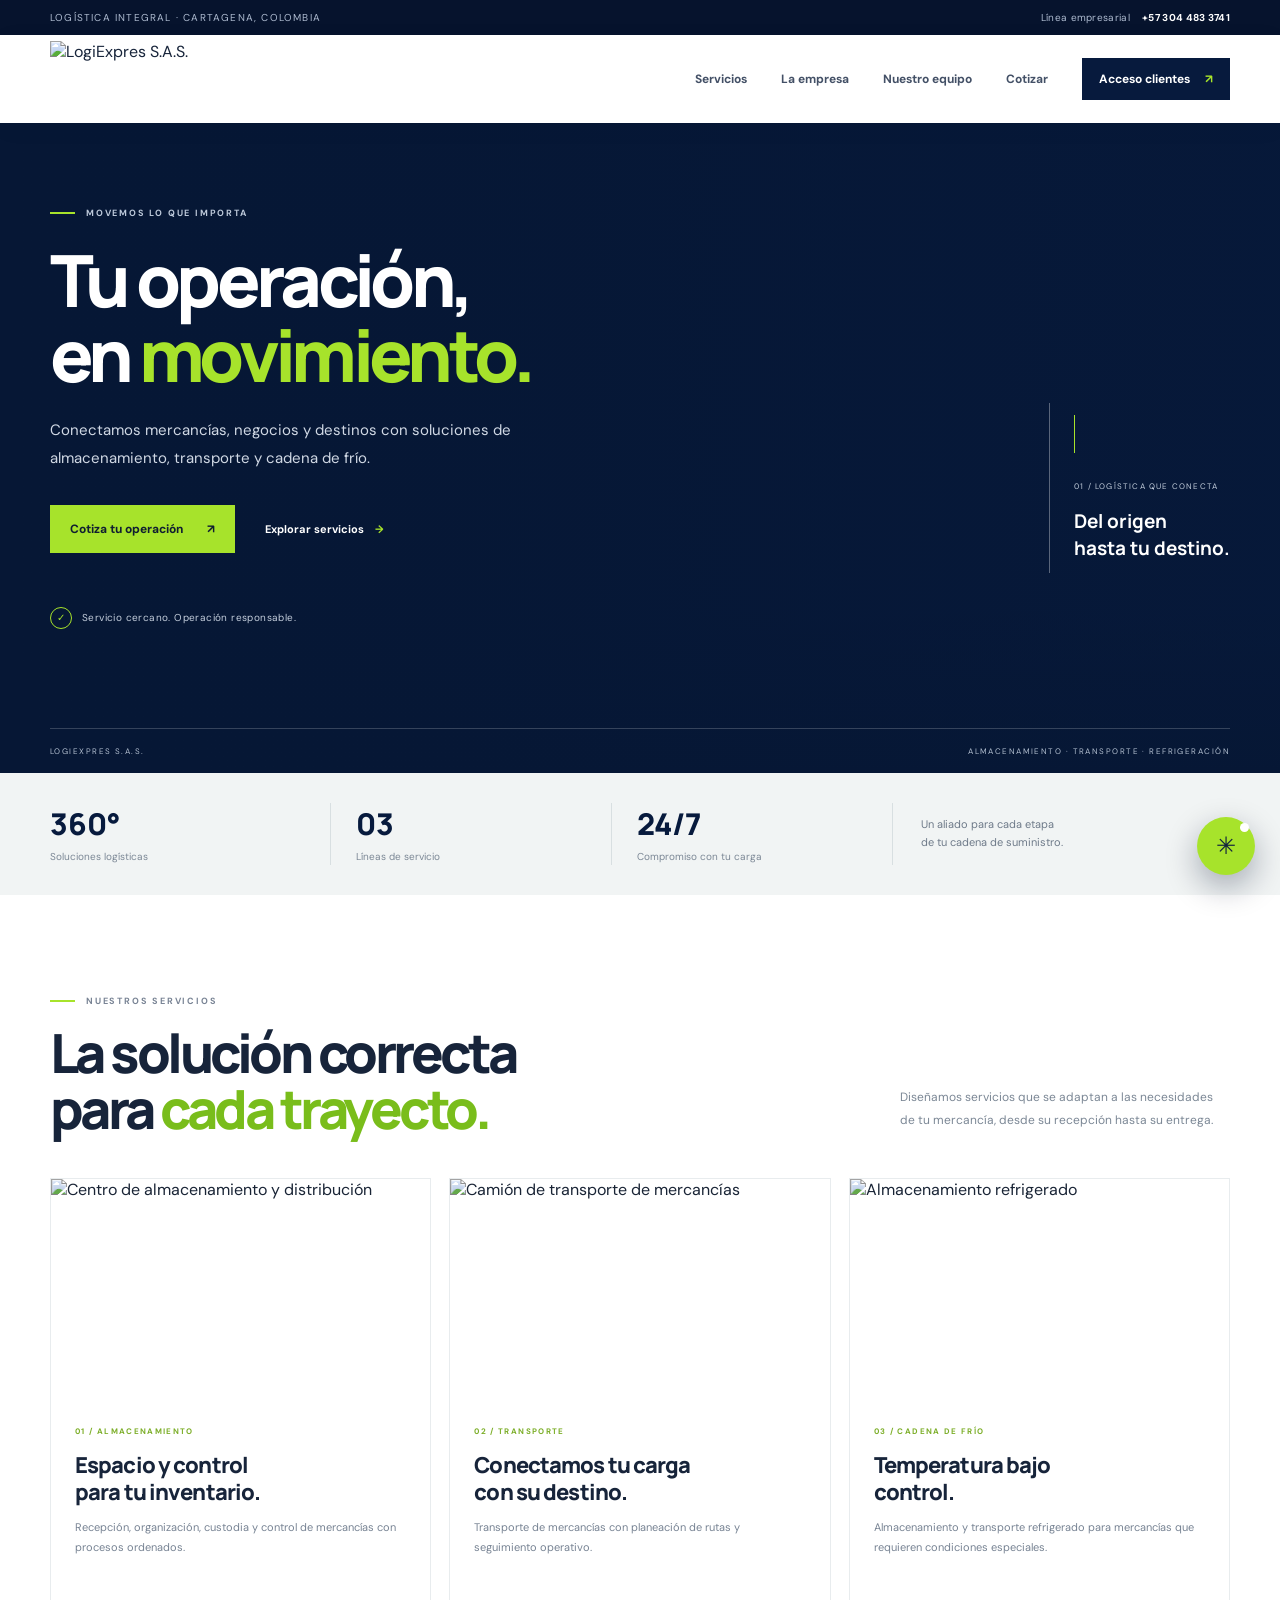
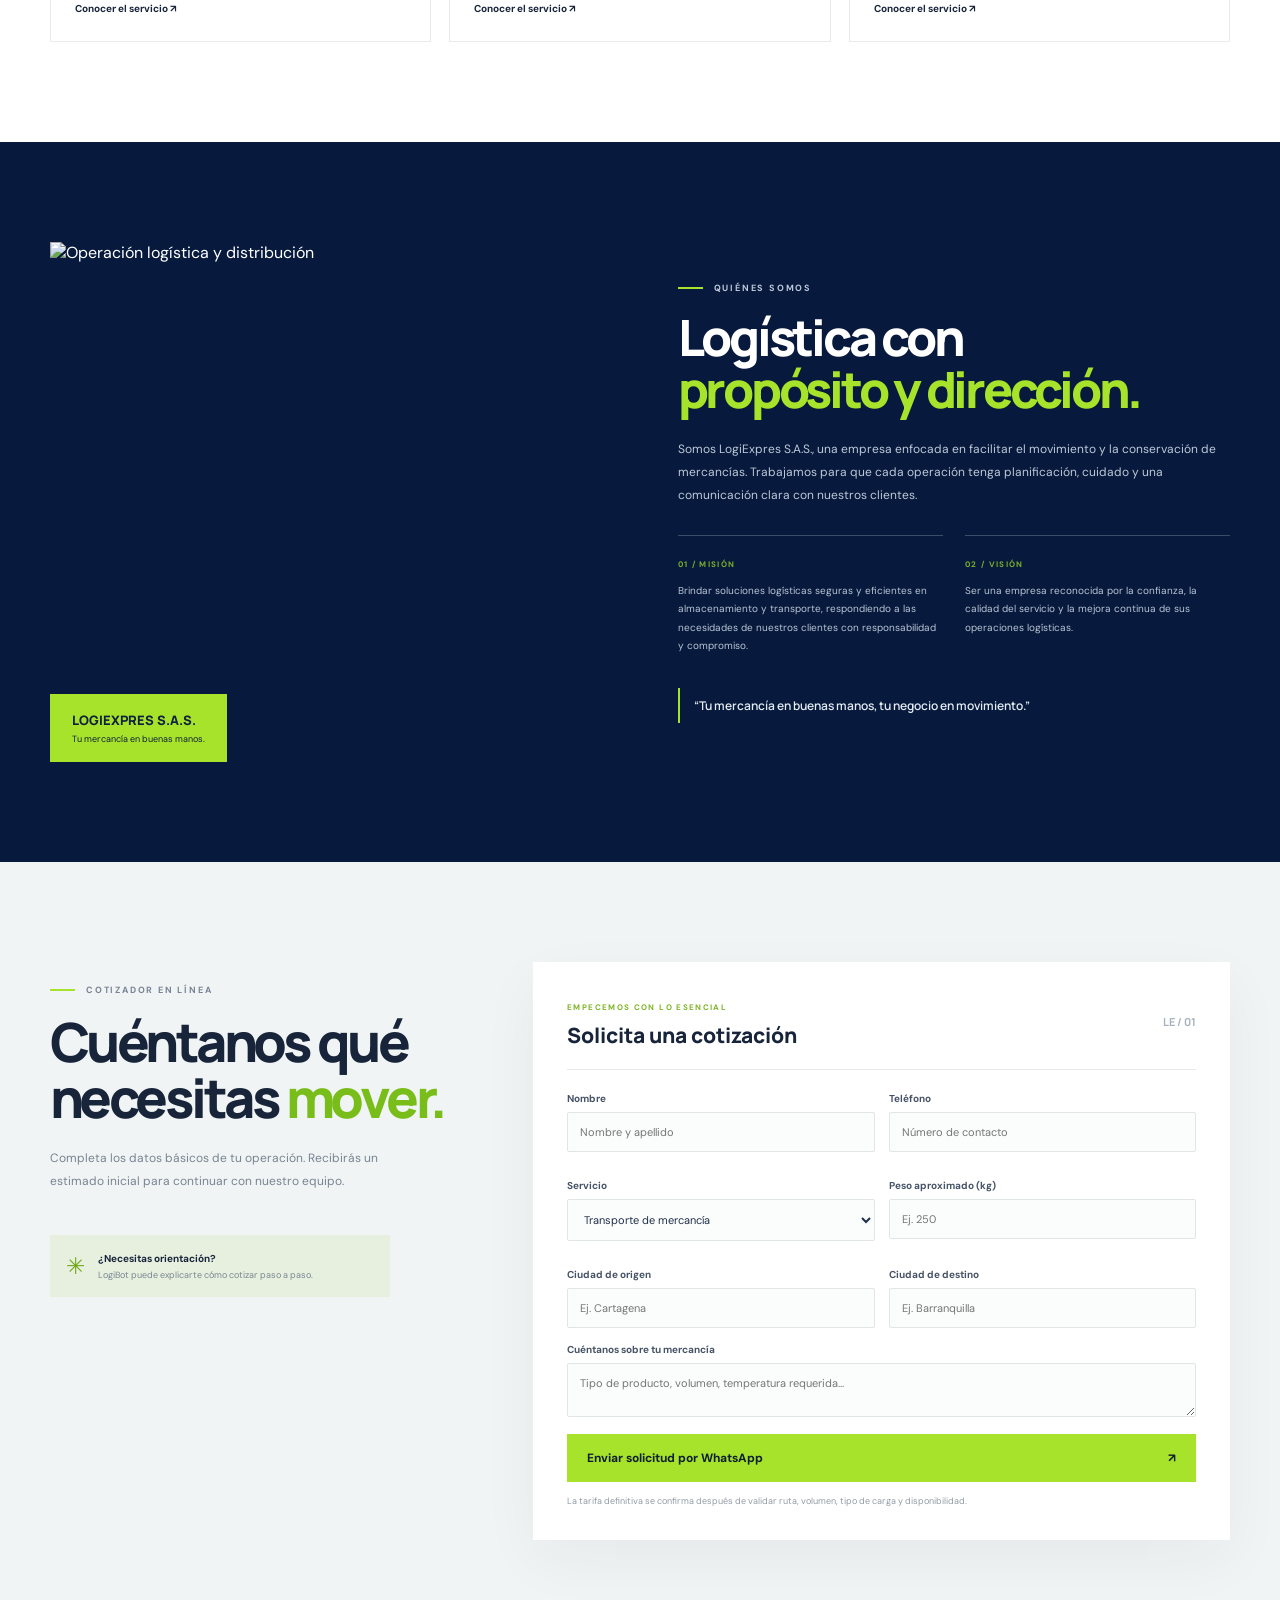
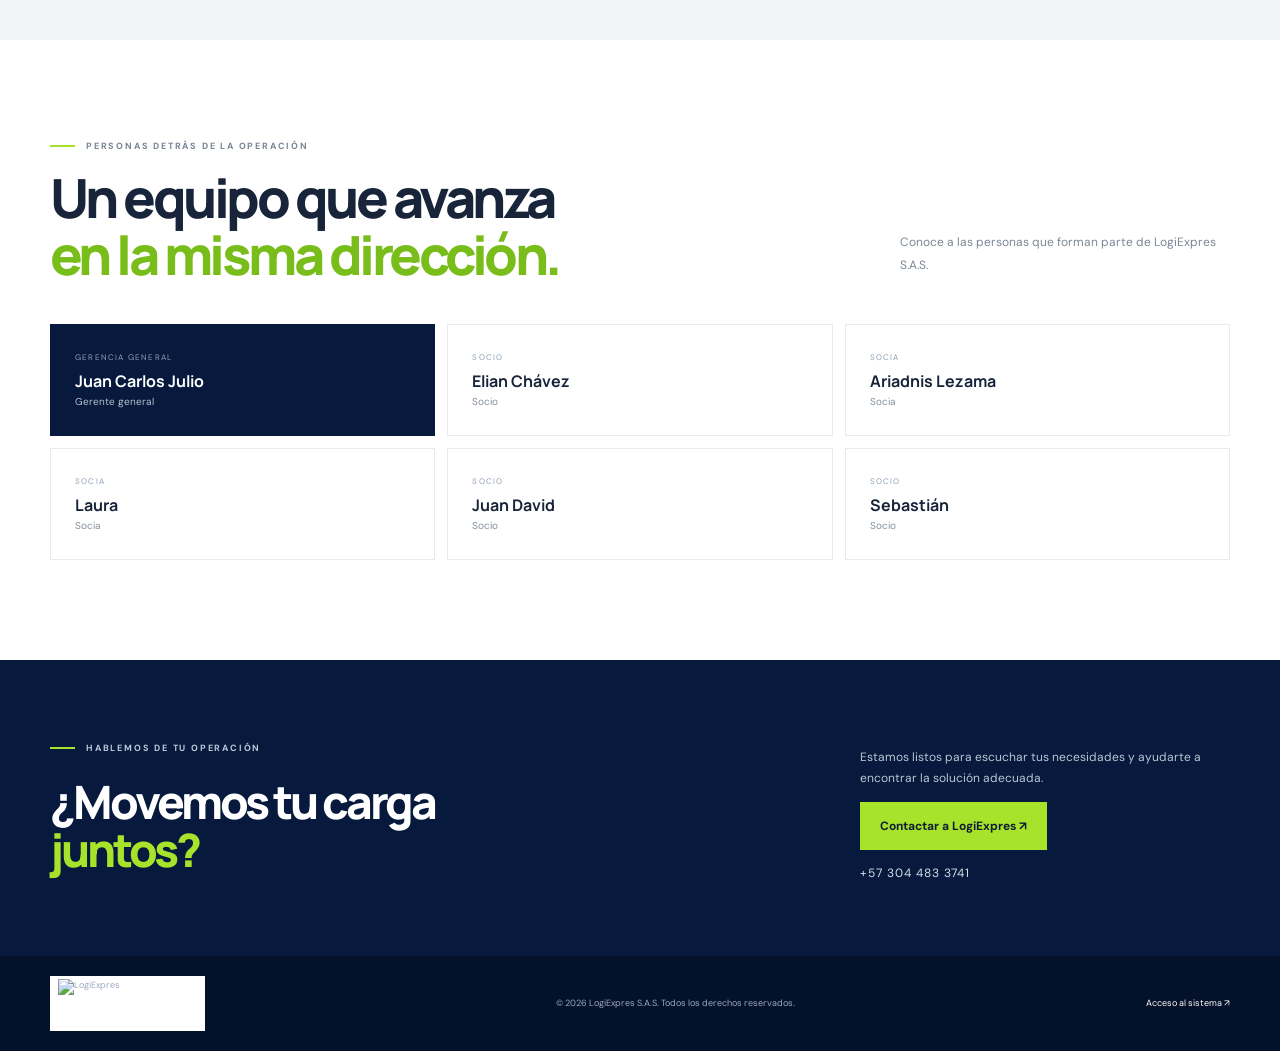
==== commit cf2df8ea: "Add files via upload" ====
--- a/index.html
+++ b/index.html
@@ -1,141 +1,15 @@
 <!doctype html>
-<html lang="es">
-<head>
-  <meta charset="utf-8">
-  <meta name="viewport" content="width=device-width, initial-scale=1">
-  <meta name="theme-color" content="#071b3b">
-  <meta name="description" content="LogiExpres S.A.S. — soluciones de almacenamiento, transporte y cadena de frío.">
-  <title>LogiExpres S.A.S. | Logística que conecta</title>
-  <link rel="preconnect" href="https://fonts.googleapis.com">
-  <link rel="preconnect" href="https://fonts.gstatic.com" crossorigin>
-  <link href="https://fonts.googleapis.com/css2?family=DM+Sans:wght@400;500;600;700&family=Manrope:wght@400;500;600;700;800&display=swap" rel="stylesheet">
-  <link rel="stylesheet" href="styles.css">
-</head>
+<html lang="es"><head><meta charset="utf-8"><meta name="viewport" content="width=device-width,initial-scale=1"><meta name="description" content="LogiExpres S.A.S. — soluciones de transporte, almacenamiento y cadena de frío."><title>LogiExpres S.A.S. | Logística inteligente</title><link rel="preconnect" href="https://fonts.googleapis.com"><link rel="preconnect" href="https://fonts.gstatic.com" crossorigin><link href="https://fonts.googleapis.com/css2?family=DM+Sans:wght@400;500;600;700&family=Manrope:wght@400;500;600;700;800&display=swap" rel="stylesheet"><link rel="stylesheet" href="styles.css"></head>
 <body>
-  <div class="announcement"><div class="container announcement-inner"><span><i class="status-dot"></i> SOLUCIONES LOGÍSTICAS PARA EMPRESAS</span><a href="tel:3044833741">Línea de atención <b>304 483 3741</b></a></div></div>
-  <header class="header" id="top">
-    <div class="container nav-shell">
-      <a class="logo-link" href="#top" aria-label="LogiExpres inicio"><img class="logo" src="[data-uri]" alt="LogiExpres S.A.S."></a>
-      <button class="mobile-menu" id="mobileMenu" aria-label="Abrir navegación"><span></span><span></span></button>
-      <nav class="nav" id="nav">
-        <a href="#servicios">Servicios</a><a href="#nosotros">Nosotros</a><a href="#equipo">Nuestro equipo</a><a href="#cotizar">Cotizar</a>
-        <button class="nav-login" id="openLogin">Acceso empresarial <span>↗</span></button>
-      </nav>
-    </div>
-  </header>
-
-  <main>
-    <section class="hero">
-      <div class="hero-photo"></div><div class="hero-shade"></div>
-      <div class="container hero-inner">
-        <div class="hero-copy">
-          <div class="eyebrow light"><span></span> LOGÍSTICA · TRANSPORTE · ALMACENAMIENTO</div>
-          <h1>La logística que<br>mueve tu <em>mundo.</em></h1>
-          <p>Conectamos operaciones, cuidamos tu mercancía y acompañamos cada entrega con soluciones diseñadas alrededor de tu negocio.</p>
-          <div class="hero-buttons"><a class="button button-green" href="#cotizar">Cotiza tu operación <span>↗</span></a><a class="button button-ghost" href="#servicios">Explorar servicios <span>↓</span></a></div>
-          <div class="hero-caption"><span class="caption-line"></span><span>RESPUESTA · CONTROL · CONFIANZA</span></div>
-        </div>
-        <div class="hero-side-note"><span class="side-index">01</span><span class="side-rule"></span><span>Movemos lo que<br>es importante para ti.</span></div>
-      </div>
-      <div class="hero-bottom"><div class="container hero-bottom-inner"><span>LOGIEXPRES S.A.S. <b>—</b> CARTAGENA, COLOMBIA</span><span>EFICIENCIA EN CADA TRAYECTO <b>↗</b></span></div></div>
-    </section>
-
-    <section class="intro-strip"><div class="container intro-grid"><div class="intro-lead">Un solo aliado.<br><em>Toda tu operación.</em></div><p>Desde el almacenamiento hasta la entrega final, integramos servicios para que tengas más control, menos complicaciones y la tranquilidad de saber dónde está tu mercancía.</p><a class="round-link" href="#nosotros" aria-label="Conocer LogiExpres">↘</a></div></section>
-
-    <section class="section services" id="servicios"><div class="container">
-      <div class="section-head"><div><div class="eyebrow dark"><span></span> LO QUE HACEMOS</div><h2>Soluciones que<br>siguen tu <em>ritmo.</em></h2></div><p>Servicios coordinados para responder a las necesidades reales de tu cadena de suministro.</p></div>
-      <div class="service-grid">
-        <article class="service-card service-warehouse"><div class="service-image"></div><div class="service-content"><div class="card-meta"><span>01 / INFRAESTRUCTURA</span><span>↗</span></div><h3>Almacenamiento</h3><p>Espacios organizados y control de mercancía para mantener tu inventario bajo seguimiento.</p><a href="#cotizar">Conocer el servicio <b>↗</b></a></div></article>
-        <article class="service-card service-transport"><div class="service-image"></div><div class="service-content"><div class="card-meta"><span>02 / MOVILIDAD</span><span>↗</span></div><h3>Transporte</h3><p>Planeación y movilización de carga con acompañamiento durante cada etapa del recorrido.</p><a href="#cotizar">Conocer el servicio <b>↗</b></a></div></article>
-        <article class="service-card service-cold"><div class="service-image"></div><div class="service-content"><div class="card-meta"><span>03 / TEMPERATURA CONTROLADA</span><span>↗</span></div><h3>Cadena de frío</h3><p>Almacenamiento y transporte refrigerado para mercancías que requieren condiciones especiales.</p><a href="#cotizar">Conocer el servicio <b>↗</b></a></div></article>
-      </div>
-    </div></section>
-
-    <section class="statement" id="nosotros"><div class="statement-image"></div><div class="statement-overlay"></div><div class="container statement-inner">
-      <div class="eyebrow light"><span></span> SOMOS LOGIEXPRES</div><h2>Tu mercancía en buenas manos.<br><em>Tu negocio en movimiento.</em></h2>
-      <div class="statement-bottom"><p>Somos un equipo que entiende que detrás de cada envío hay personas, compromisos y oportunidades. Por eso trabajamos con responsabilidad, cercanía y atención al detalle.</p><a class="button button-outline" href="#equipo">Conoce nuestro equipo ↗</a></div>
-    </div></section>
-
-    <section class="section purpose"><div class="container purpose-grid">
-      <div class="purpose-heading"><div class="eyebrow dark"><span></span> NUESTRA IDENTIDAD</div><h2>Construimos confianza<br><em>en cada entrega.</em></h2><p>Una visión compartida para acompañar el crecimiento de nuestros clientes y aliados.</p></div>
-      <article class="purpose-card"><span class="purpose-symbol">↗</span><span class="mini-label">01 / PROPÓSITO</span><h3>Misión</h3><p>Brindar soluciones logísticas seguras y eficientes en almacenamiento y transporte, atendiendo las necesidades de cada cliente con responsabilidad, compromiso y calidad de servicio.</p></article>
-      <article class="purpose-card"><span class="purpose-symbol">◎</span><span class="mini-label">02 / FUTURO</span><h3>Visión</h3><p>Ser una empresa reconocida por la confianza, la calidad y la mejora continua de sus servicios logísticos, creciendo junto a nuestros clientes y aliados.</p></article>
-    </div></section>
-
-    <section class="quote-section" id="cotizar"><div class="container quote-layout">
-      <div class="quote-copy"><div class="eyebrow light"><span></span> COTIZACIÓN EN LÍNEA</div><h2>Cuéntanos qué<br>necesitas <em>mover.</em></h2><p>Completa los datos básicos de tu operación. Recibirás una estimación inicial y podrás enviarla a nuestro equipo para validación.</p><div class="quote-assurance"><span>✓</span><div><b>Atención personalizada</b><small>Un asesor podrá revisar los detalles de tu solicitud.</small></div></div></div>
-      <div class="quote-form-wrap"><div class="form-top"><div><span class="mini-label">INICIA TU SOLICITUD</span><h3>Solicita una cotización</h3></div><span class="form-number">LE / 01</span></div>
-        <form id="quoteForm">
-          <div class="form-row"><label>Nombre y apellido<input name="name" placeholder="¿Cómo te llamas?" required></label><label>Teléfono de contacto<input name="phone" inputmode="tel" placeholder="Número de contacto" required></label></div>
-          <div class="form-row"><label>Correo electrónico<input name="email" type="email" placeholder="nombre@empresa.com"></label><label>Servicio<select name="service"><option value="transporte">Transporte de mercancía</option><option value="almacenamiento">Almacenamiento</option><option value="refrigerado">Transporte refrigerado</option><option value="frio-completo">Almacenamiento + transporte refrigerado</option></select></label></div>
-          <div class="form-row"><label>Ciudad de origen<input name="origin" placeholder="Ej. Cartagena" required></label><label>Ciudad de destino<input name="destination" placeholder="Ej. Barranquilla"></label></div>
-          <div class="form-row"><label>Peso aproximado (kg)<input name="weight" type="number" min="1" value="100" required></label><label>Días de almacenamiento<input name="days" type="number" min="0" value="0"></label></div>
-          <label class="full-label">Información adicional<textarea name="details" rows="2" placeholder="Tipo de mercancía, dimensiones o condiciones especiales..."></textarea></label>
-          <button class="button button-green submit-button" type="submit">Calcular estimación <span>↗</span></button>
-        </form>
-        <div class="quote-result" id="quoteResult" hidden aria-live="polite"></div>
-        <p class="form-disclaimer">Los valores son estimaciones de referencia y no constituyen una oferta comercial definitiva. La tarifa final depende de ruta, volumen, disponibilidad y condiciones de la carga.</p>
-      </div>
-    </div></section>
-
-    <section class="section team" id="equipo"><div class="container"><div class="section-head"><div><div class="eyebrow dark"><span></span> QUIÉNES HACEN POSIBLE CADA ENTREGA</div><h2>Personas detrás<br>del <em>movimiento.</em></h2></div><p>Un equipo que comparte la visión de construir una empresa cercana, responsable y orientada al servicio.</p></div>
-      <div class="team-list">
-        <article class="team-member team-manager"><span class="member-number">01</span><div class="member-avatar">JC</div><div class="member-info"><h3>Juan Carlos Julio</h3><span>GERENTE GENERAL</span></div><span class="member-arrow">↗</span></article>
-        <article class="team-member"><span class="member-number">02</span><div class="member-avatar">EC</div><div class="member-info"><h3>Elian Chávez</h3><span>SOCIO</span></div><span class="member-arrow">↗</span></article>
-        <article class="team-member"><span class="member-number">03</span><div class="member-avatar">AL</div><div class="member-info"><h3>Ariadnis Lezama</h3><span>SOCIA</span></div><span class="member-arrow">↗</span></article>
-        <article class="team-member"><span class="member-number">04</span><div class="member-avatar">L</div><div class="member-info"><h3>Laura</h3><span>SOCIA</span></div><span class="member-arrow">↗</span></article>
-        <article class="team-member"><span class="member-number">05</span><div class="member-avatar">JD</div><div class="member-info"><h3>Juan David</h3><span>SOCIO</span></div><span class="member-arrow">↗</span></article>
-        <article class="team-member"><span class="member-number">06</span><div class="member-avatar">S</div><div class="member-info"><h3>Sebastián</h3><span>SOCIO</span></div><span class="member-arrow">↗</span></article>
-      </div>
-    </div></section>
-
-    <section class="contact-band"><div class="container contact-inner"><div><div class="eyebrow light"><span></span> HABLEMOS DE TU OPERACIÓN</div><h2>El siguiente paso<br>lo damos <em>juntos.</em></h2></div><div class="contact-cta"><p>Estamos listos para conocer tus necesidades logísticas.</p><a class="button button-green" href="https://wa.me/573044837341" target="_blank" rel="noopener">Contactar por WhatsApp ↗</a><a class="contact-phone" href="tel:3044833741">304 483 3741</a></div></div></section>
-  </main>
-
-  <footer class="footer"><div class="container footer-main"><img src="[data-uri]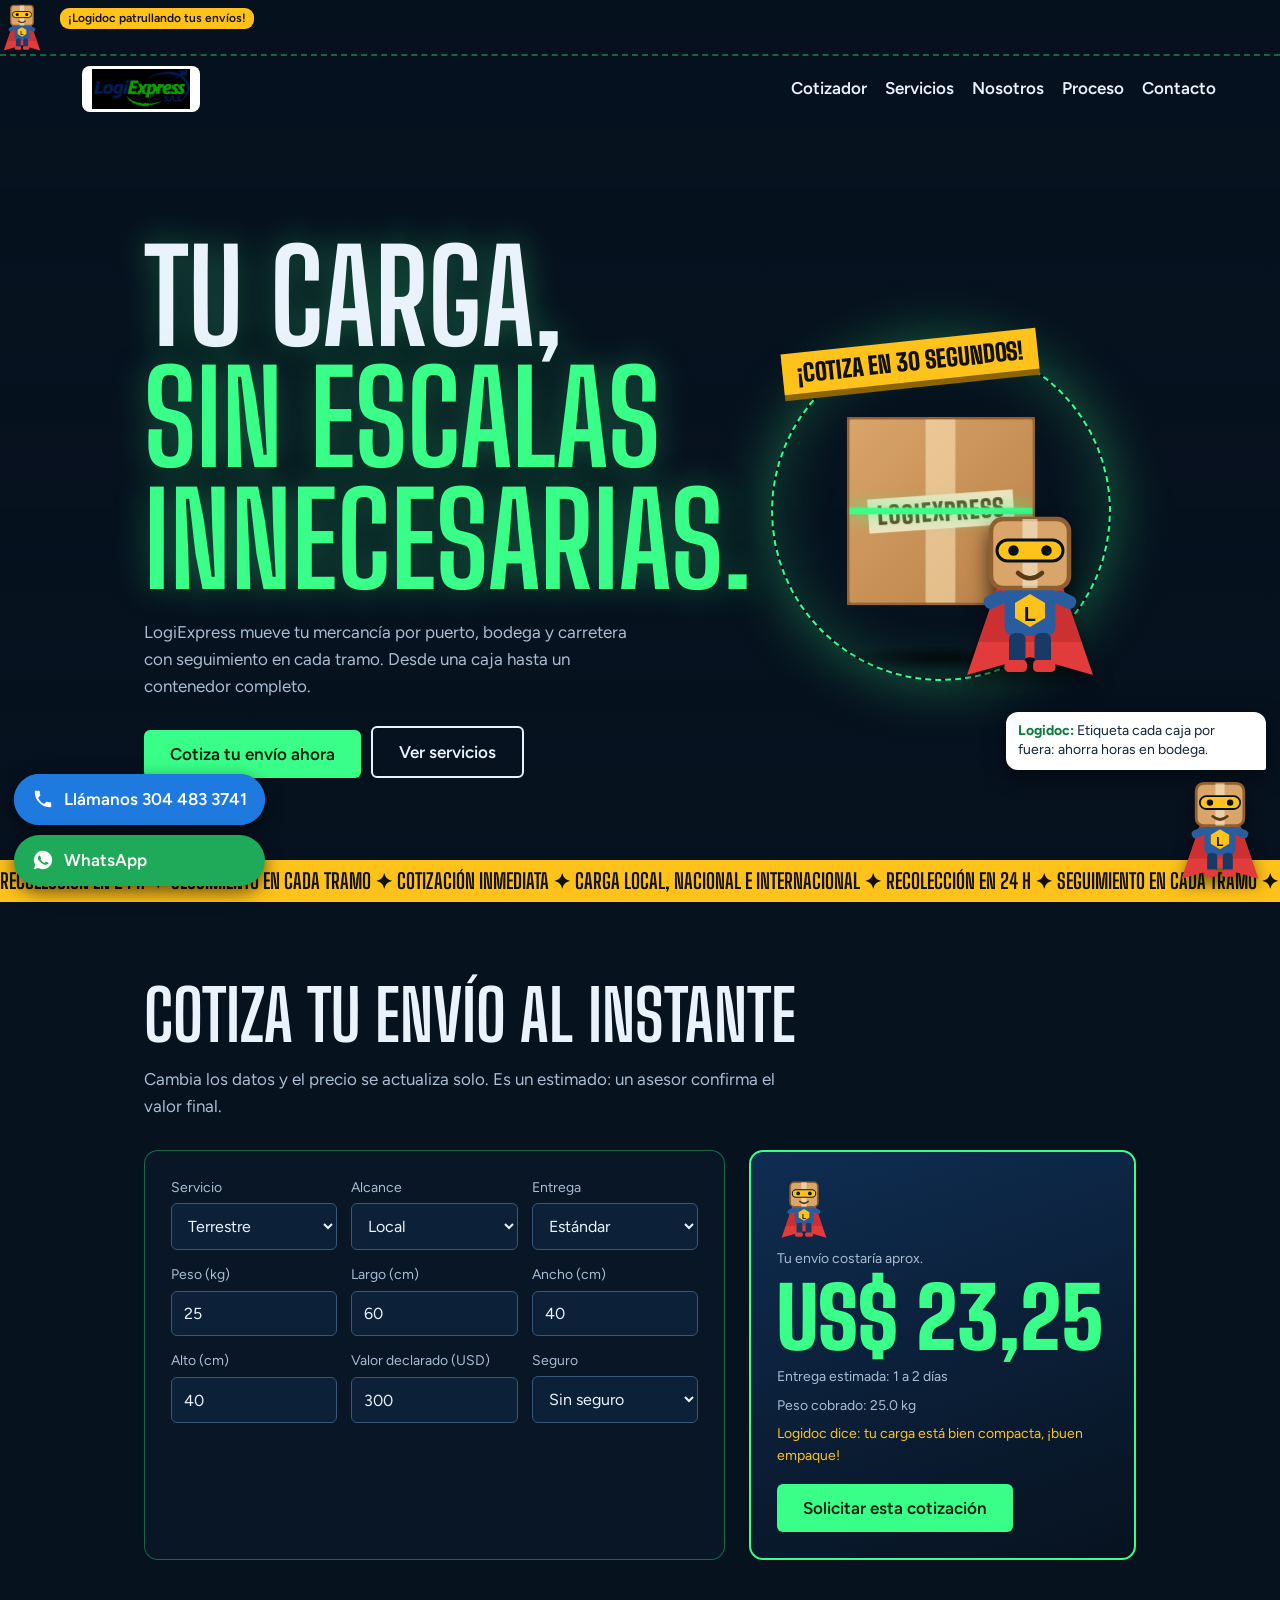
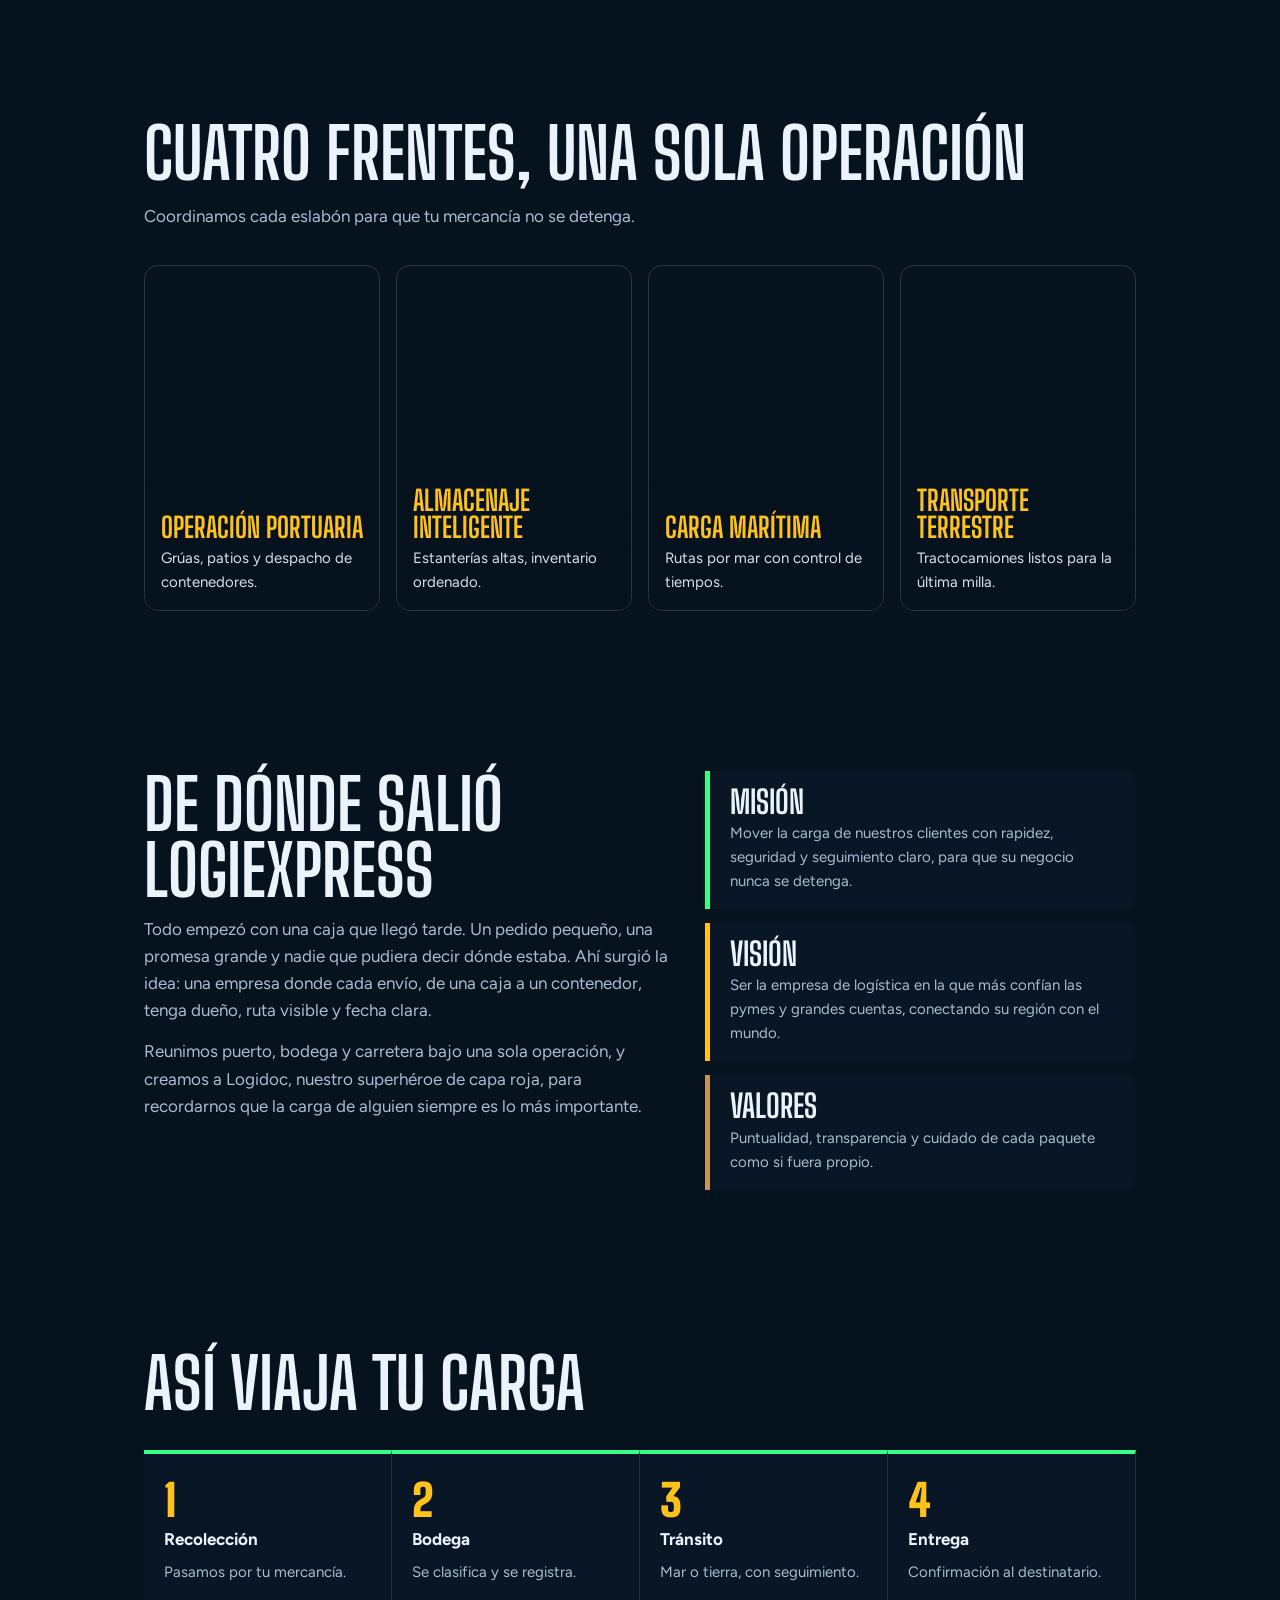
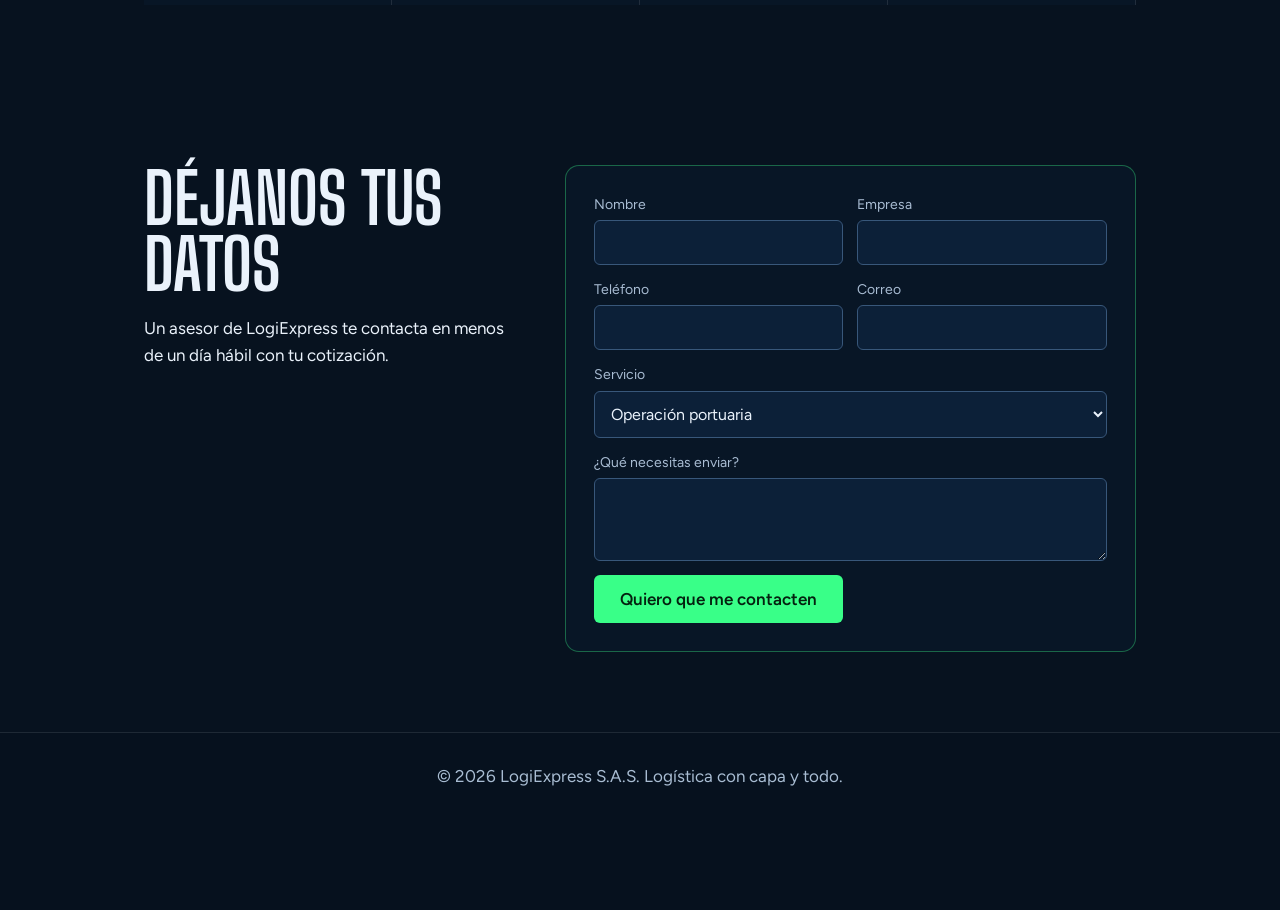
==== commit d7af5d6b: "index.html" ====
--- a/index.html
+++ b/index.html
@@ -1,15 +1,152 @@
-<!doctype html>
-<html lang="es"><head><meta charset="utf-8"><meta name="viewport" content="width=device-width,initial-scale=1"><meta name="description" content="LogiExpres S.A.S. — soluciones de transporte, almacenamiento y cadena de frío."><title>LogiExpres S.A.S. | Logística inteligente</title><link rel="preconnect" href="https://fonts.googleapis.com"><link rel="preconnect" href="https://fonts.gstatic.com" crossorigin><link href="https://fonts.googleapis.com/css2?family=DM+Sans:wght@400;500;600;700&family=Manrope:wght@400;500;600;700;800&display=swap" rel="stylesheet"><link rel="stylesheet" href="styles.css"></head>
-<body>
-<div class="utility"><div class="wrap utility-in"><span>LOGÍSTICA INTEGRAL · CARTAGENA, COLOMBIA</span><a href="tel:+573044837341">Línea empresarial <b>+57 304 483 3741</b></a></div></div>
-<header class="header"><div class="wrap nav"><a class="logo" href="#inicio"><img src="assets/logo-logiexpres.png" alt="LogiExpres S.A.S."></a><button class="hamb" id="hamb" aria-label="Abrir menú">☰</button><nav id="nav"><a href="#servicios">Servicios</a><a href="#empresa">La empresa</a><a href="#equipo">Nuestro equipo</a><a href="#cotizar">Cotizar</a><a class="login-link" href="login.html">Acceso clientes <span>↗</span></a></nav></div></header>
+<!DOCTYPE html><html lang="es"><head><meta charset="utf-8">
+<meta name="viewport" content="width=device-width, initial-scale=1, viewport-fit=cover">
+<title>LogiExpress S.A.S. | Logística que llega</title>
+<link href="https://fonts.googleapis.com/css2?family=Big+Shoulders+Display:wght@700;900&family=Figtree:wght@400;600&display=swap" rel="stylesheet">
+<style>
+:root{--bg:#07121f;--panel:rgba(9,24,42,.78);--tx:#eaf2fb;--mut:#a9bdd3;--g:#39ff88;--y:#ffc21a;--c:#c8935a;--b:#2a5d9f;--cape:#e23b3b;box-sizing:border-box;padding-top:env(safe-area-inset-top,0px);padding-bottom:env(safe-area-inset-bottom,0px)}
+@media (prefers-color-scheme:dark){:root:not([data-theme="light"]){--bg:#07121f}}
+:root[data-theme="dark"]{--bg:#07121f}
+*{box-sizing:border-box}html{scroll-behavior:smooth;scroll-padding-top:calc(env(safe-area-inset-top,0px) + 96px)}
+body{margin:0;background:var(--bg);color:var(--tx);font:400 17px/1.6 Figtree,system-ui,sans-serif;overflow-x:hidden}
+h1,h2,h3{font-family:"Big Shoulders Display",Impact,sans-serif;text-transform:uppercase;line-height:.95;margin:0}
+#bg{position:fixed;inset:0;width:100%;height:100%;object-fit:cover;z-index:-2}
+.veil{position:fixed;inset:0;z-index:-1;background:linear-gradient(180deg,rgba(7,18,31,.55),rgba(7,18,31,.86))}
+.walk{position:relative;height:56px;overflow:hidden;border-bottom:2px dashed rgba(57,255,136,.35);background:rgba(7,18,31,.6)}
+.walk .lane{position:absolute;bottom:0;left:0;animation:go 22s linear infinite alternate}
+.walk .flip{animation:flip 22s steps(1) infinite alternate}
+.walk svg{width:44px;height:52px;display:block;animation:bob .5s ease-in-out infinite}
+.walk b{position:absolute;left:60px;top:6px;white-space:nowrap;font-size:12px;background:var(--y);color:#111;padding:1px 8px;border-radius:9px;font-weight:600}
+@keyframes go{to{left:calc(100% - 44px)}}@keyframes flip{0%{transform:scaleX(1)}99%{transform:scaleX(1)}100%{transform:scaleX(-1)}}
+@keyframes bob{50%{transform:translateY(-4px)}}
+nav{position:sticky;top:env(safe-area-inset-top,0px);z-index:20;display:flex;justify-content:space-between;align-items:center;padding:10px 5vw;background:rgba(7,18,31,.85);backdrop-filter:blur(8px)}
+nav a{color:var(--tx);text-decoration:none;margin-left:18px;font-weight:600}nav .logo{font:900 28px "Big Shoulders Display",Impact,sans-serif;margin:0;letter-spacing:.5px}nav .logo i{color:var(--g);font-style:normal}
+.wrap{max-width:1120px;margin:0 auto;padding:0 5vw}
+.hero{display:grid;grid-template-columns:1.1fr .9fr;gap:30px;align-items:center;min-height:82vh;padding-top:40px}
+.hero h1{font-size:clamp(48px,8vw,104px)}.hero h1 span{display:block;color:var(--g)}
+.hero p{color:var(--mut);max-width:46ch;margin:18px 0 26px}
+.btn{display:inline-block;background:var(--g);color:#04210f;font-weight:600;padding:14px 26px;border-radius:6px;text-decoration:none;border:0;font:600 17px Figtree,sans-serif;cursor:pointer}
+.btn:focus-visible,input:focus-visible,select:focus-visible,textarea:focus-visible,a:focus-visible{outline:3px solid var(--y);outline-offset:2px}
+.btn.o{background:none;color:var(--tx);border:2px solid var(--tx);margin-left:10px}
+.stage{perspective:900px;height:360px;display:grid;place-items:center;position:relative}
+.stage:after{content:"";position:absolute;bottom:20px;width:200px;height:26px;background:radial-gradient(#000a,transparent 70%);animation:sh 8s linear infinite}
+.cube{--s:170px;width:var(--s);height:var(--s);position:relative;transform-style:preserve-3d;animation:spin 8s linear infinite,hov 3s ease-in-out infinite alternate}
+.cube div{position:absolute;inset:0;background:linear-gradient(135deg,#d9a56a,#b98046);border:2px solid #8f5f30;display:grid;place-items:center;font:900 22px "Big Shoulders Display",Impact,sans-serif;color:#5b3a18;letter-spacing:1px;overflow:hidden}
+.cube div:before{content:"";position:absolute;left:42%;width:16%;top:0;bottom:0;background:rgba(255,235,190,.55)}
+.cube div span{position:relative;background:#f3e3c3;padding:2px 8px;transform:rotate(-4deg)}
+.f1{transform:translateZ(85px)}.f2{transform:rotateY(90deg) translateZ(85px)}.f3{transform:rotateY(180deg) translateZ(85px)}.f4{transform:rotateY(-90deg) translateZ(85px)}.f5{transform:rotateX(90deg) translateZ(85px)}.f6{transform:rotateX(-90deg) translateZ(85px)}
+.cube div:after{content:"";position:absolute;left:0;right:0;height:6px;background:var(--g);box-shadow:0 0 16px var(--g);animation:scan 2.4s ease-in-out infinite alternate}
+@keyframes scan{from{top:0}to{top:calc(100% - 6px)}}
+@keyframes spin{to{transform:rotateX(-22deg) rotateY(360deg)}}@keyframes hov{to{margin-top:-24px}}@keyframes sh{50%{transform:scale(.8)}}
+section{padding:80px 0}section h2{font-size:clamp(38px,6vw,70px);margin-bottom:12px}section>.wrap>p.lead{color:var(--mut);max-width:60ch}
+.grid{display:grid;grid-template-columns:repeat(4,1fr);gap:16px;margin-top:34px}
+.card{position:relative;border-radius:14px;overflow:hidden;aspect-ratio:3/4.4;border:1px solid rgba(255,255,255,.15)}
+.card video{position:absolute;inset:0;width:100%;height:100%;object-fit:cover}
+.card div{position:absolute;inset:auto 0 0;padding:60px 16px 16px;background:linear-gradient(transparent,rgba(7,18,31,.95))}
+.card h3{font-size:28px;color:var(--y)}.card p{margin:6px 0 0;font-size:15px;color:#d5e2f1}
+.steps{display:grid;grid-template-columns:repeat(4,1fr);gap:0;margin-top:34px;counter-reset:s}
+.steps div{counter-increment:s;padding:20px;background:var(--panel);border-top:4px solid var(--g);border-right:1px solid rgba(255,255,255,.1)}
+.steps div:before{content:counter(s);font:900 44px "Big Shoulders Display",Impact,sans-serif;color:var(--y);display:block}
+.steps b{display:block;margin-bottom:4px}.steps span{color:var(--mut);font-size:15px}
+.contact{display:grid;grid-template-columns:.8fr 1.2fr;gap:40px;align-items:start}
+form{background:var(--panel);padding:28px;border-radius:14px;border:1px solid rgba(57,255,136,.35);display:grid;grid-template-columns:1fr 1fr;gap:14px}
+label{display:grid;gap:4px;font-size:14px;color:var(--mut)}label.w{grid-column:1/-1}
+input,select,textarea{font:400 16px Figtree,sans-serif;padding:12px;border-radius:6px;border:1px solid #38577a;background:#0c2038;color:var(--tx);width:100%}
+#ok{display:none;grid-column:1/-1;background:var(--g);color:#04210f;padding:14px;border-radius:6px;font-weight:600}
+footer{padding:30px 5vw 120px;text-align:center;color:var(--mut);border-top:1px solid rgba(255,255,255,.1);background:rgba(7,18,31,.85)}
+#hero-mascot{position:fixed;right:max(14px,env(safe-area-inset-right,0px));bottom:calc(14px + env(safe-area-inset-bottom,0px));z-index:30;display:flex;flex-direction:column;align-items:flex-end;gap:6px;max-width:min(260px,70vw)}
+#tip{background:#fff;color:#10243a;font-size:14px;line-height:1.35;padding:10px 12px;border-radius:12px 12px 2px 12px;box-shadow:0 6px 20px #0008;cursor:pointer;transition:opacity .3s}
+#tip b{color:#0a7a3c}
+#lm{width:92px;height:110px;animation:fly 3.2s ease-in-out infinite;filter:drop-shadow(0 8px 8px #0008);cursor:pointer;background:none;border:0;padding:0}
+.cape{transform-origin:50% 25%;animation:cape 1.4s ease-in-out infinite alternate}
+@keyframes fly{50%{transform:translateY(-12px) rotate(-3deg)}}@keyframes cape{to{transform:skewX(-8deg) scaleY(1.06)}}
+.hero h1{font-size:clamp(56px,10vw,128px);text-shadow:0 0 34px rgba(57,255,136,.35)}.stage .cube{z-index:1}
+.ring{position:absolute;width:340px;height:340px;border-radius:50%;border:2px dashed var(--g);box-shadow:0 0 60px rgba(57,255,136,.35),inset 0 0 60px rgba(57,255,136,.2);animation:rot 20s linear infinite}@keyframes rot{to{transform:rotate(360deg)}}
+.bigl{position:absolute;right:-4px;bottom:4px;width:150px;height:180px;animation:fly 3.2s ease-in-out infinite;filter:drop-shadow(0 10px 10px #000a);z-index:2}
+.badge{position:absolute;left:0;top:10px;background:var(--y);color:#111;font:900 24px "Big Shoulders Display",Impact,sans-serif;text-transform:uppercase;padding:6px 14px;transform:rotate(-6deg);box-shadow:0 6px 0 #8a6500;z-index:2}
+.tick{overflow:hidden;background:var(--y);color:#111;font:700 21px "Big Shoulders Display",Impact,sans-serif;white-space:nowrap;padding:8px 0;text-transform:uppercase}.tick div{display:inline-block;animation:mq 30s linear infinite}@keyframes mq{to{transform:translateX(-50%)}}
+.quote{display:grid;grid-template-columns:1.2fr .8fr;gap:24px;margin-top:30px}.qf{background:var(--panel);padding:26px;border-radius:14px;border:1px solid rgba(57,255,136,.35);display:grid;grid-template-columns:repeat(3,1fr);gap:14px;align-content:start}
+.qr{background:linear-gradient(160deg,#0f2d52,#07121f);border:2px solid var(--g);border-radius:14px;padding:26px;display:flex;flex-direction:column;gap:6px;justify-content:center;align-items:flex-start}.qr .p{font:900 clamp(52px,7vw,84px)/1 "Big Shoulders Display",Impact,sans-serif;color:var(--g)}.qr small{color:var(--mut);font-size:14px}.qr #qt{color:var(--y);margin-bottom:10px}
+.about{display:grid;grid-template-columns:1.1fr .9fr;gap:34px;align-items:start}.about .lead{color:var(--mut);margin:0 0 14px;max-width:58ch}.mv{display:grid;gap:14px}.mv div{background:var(--panel);border-left:5px solid var(--g);padding:16px 20px;border-radius:0 12px 12px 0}.mv div:nth-child(2){border-color:var(--y)}.mv div:nth-child(3){border-color:var(--c)}.mv h3{font-size:32px;margin-bottom:4px}.mv p{margin:0;color:var(--mut);font-size:15px}
+.brand{display:block;line-height:0;transition:transform .3s}.brand img{height:46px;width:auto;background:#fff;border-radius:8px;padding:3px 10px;display:block}.brand:hover{transform:rotate(-3deg) scale(1.06)}
+nav div a{position:relative}nav div a:after{content:"";position:absolute;left:0;bottom:-4px;height:3px;width:100%;background:var(--g);transform:scaleX(0);transform-origin:left;transition:transform .3s}nav div a:hover:after{transform:scaleX(1)}
+.btn{position:relative;overflow:hidden;transition:transform .2s,box-shadow .2s,background .2s,color .2s}.btn:hover{transform:translateY(-3px) scale(1.04);box-shadow:0 10px 24px rgba(57,255,136,.45)}.btn:active{transform:scale(.95)}.btn.o:hover{background:var(--tx);color:var(--bg);box-shadow:0 10px 24px rgba(255,255,255,.25)}
+.rip{position:absolute;border-radius:50%;background:rgba(255,255,255,.6);transform:scale(0);animation:rp .6s ease-out forwards;pointer-events:none}@keyframes rp{to{transform:scale(4);opacity:0}}
+.card{transition:transform .25s ease-out,box-shadow .3s;will-change:transform}.card:hover{box-shadow:0 0 0 2px var(--g),0 20px 40px #000a}.card video{transition:transform .6s}.card:hover video{transform:scale(1.12)}.card div{transition:padding .3s}.card:hover div{padding-bottom:26px}.card h3{transition:letter-spacing .3s}.card:hover h3{letter-spacing:1.5px}
+.steps div{transition:transform .25s,background .25s,border-color .25s}.steps div:hover{transform:translateY(-8px);background:#0f2d52;border-top-color:var(--y)}.steps div:hover:before{animation:pop .4s}@keyframes pop{50%{transform:scale(1.4)}}
+.mv div{transition:transform .25s,background .25s}.mv div:hover{transform:translateX(10px);background:#0f2d52}
+input,select,textarea{transition:border-color .2s,box-shadow .2s,transform .2s}input:hover,select:hover,textarea:hover{border-color:var(--g)}input:focus,select:focus,textarea:focus{box-shadow:0 0 0 3px rgba(57,255,136,.3);transform:translateY(-2px)}
+.qr .p.bump{animation:pop .4s}.cube,.bigl{cursor:pointer}.stage:hover .cube{animation-duration:2.5s,3s}.cube.boom{animation-duration:.7s,3s!important}.bigl{transition:filter .3s}.bigl:hover{filter:drop-shadow(0 0 18px var(--g))}
+#lm:hover{filter:drop-shadow(0 0 14px var(--y))}#lm.hop{animation:hop .8s}@keyframes hop{30%{transform:translateY(-40px) rotate(-12deg) scale(1.2)}60%{transform:translateY(0) rotate(8deg)}}#tip{transition:opacity .3s,transform .2s}#tip:hover{transform:scale(1.04)}
+.spk{position:fixed;width:10px;height:10px;border-radius:2px;pointer-events:none;z-index:99;animation:spk .7s ease-out forwards}@keyframes spk{to{transform:translate(var(--x),var(--y)) rotate(240deg);opacity:0}}
+.call{position:fixed;left:max(14px,env(safe-area-inset-left,0px));bottom:calc(14px + env(safe-area-inset-bottom,0px));z-index:30;display:flex;flex-direction:column;gap:10px}
+.call a{position:relative;display:flex;align-items:center;gap:10px;color:#fff;text-decoration:none;font-weight:600;padding:12px 18px;border-radius:40px;box-shadow:0 6px 18px #0009;transition:transform .2s}.call a:hover{transform:translateY(-4px) scale(1.05)}.call a:active{transform:scale(.95)}
+.call .tel{background:#1f7ae0}.call .wa{background:#1faa59}.call svg{width:22px;height:22px;fill:#fff}.call .tel svg{animation:ring 2s infinite}.call .tel:before{content:"";position:absolute;inset:0;border-radius:40px;border:2px solid #1f7ae0;animation:pls 2s infinite}
+@keyframes pls{to{transform:scale(1.3,1.6);opacity:0}}@keyframes ring{0%,60%,100%{transform:rotate(0)}10%,30%{transform:rotate(-18deg)}20%,40%{transform:rotate(18deg)}}
+@media(max-width:860px){.call a span{display:none}.call a{padding:14px}.brand img{height:38px}}
+@media(max-width:860px){.quote,.about{grid-template-columns:1fr}.qf{grid-template-columns:1fr 1fr}.bigl{width:110px;height:132px}.ring{width:260px;height:260px}.badge{font-size:19px}.hero,.contact{grid-template-columns:1fr}.grid,.steps{grid-template-columns:1fr 1fr}form{grid-template-columns:1fr}.stage{height:300px}nav a:not(.keep){display:none}.walk b{display:none}}
+@media(prefers-reduced-motion:reduce){*{animation-duration:.01s!important;animation-iteration-count:1!important}}
+</style></head><body>
+<svg width="0" height="0" style="position:absolute"><defs><symbol id="lg" viewBox="0 0 100 120">
+<path class="cape" d="M30 48 L70 48 L92 112 L50 100 L8 112Z" fill="#e23b3b"/><path d="M30 48 L70 48 L84 90 L16 90Z" fill="#b92727" opacity=".5"/>
+<rect x="33" y="52" width="34" height="34" rx="6" fill="#2a5d9f"/><path d="M50 58 l10 6 v10 l-10 6 l-10 -6 v-10z" fill="#ffc21a"/><text x="50" y="76" font-size="13" font-weight="900" text-anchor="middle" fill="#07121f" font-family="Arial">L</text>
+<rect x="36" y="84" width="11" height="22" rx="4" fill="#173a66"/><rect x="53" y="84" width="11" height="22" rx="4" fill="#173a66"/><rect x="33" y="102" width="15" height="8" rx="3" fill="#e23b3b"/><rect x="52" y="102" width="15" height="8" rx="3" fill="#e23b3b"/>
+<rect x="18" y="54" width="16" height="9" rx="4" fill="#2a5d9f" transform="rotate(-25 34 58)"/><rect x="66" y="54" width="16" height="9" rx="4" fill="#2a5d9f" transform="rotate(25 66 58)"/>
+<rect x="24" y="8" width="52" height="46" rx="8" fill="#d9a56a" stroke="#8f5f30" stroke-width="3"/><rect x="45" y="8" width="10" height="46" fill="#f3e3c3" opacity=".7"/>
+<rect x="28" y="22" width="44" height="14" rx="7" fill="#ffc21a" stroke="#07121f" stroke-width="2"/><circle cx="39" cy="29" r="3.5" fill="#07121f"/><circle cx="61" cy="29" r="3.5" fill="#07121f"/><path d="M42 44 q8 7 16 0" stroke="#5b3a18" stroke-width="3" fill="none" stroke-linecap="round"/></symbol></defs></svg>
+<video id="bg" autoplay muted loop playsinline src="[data-uri]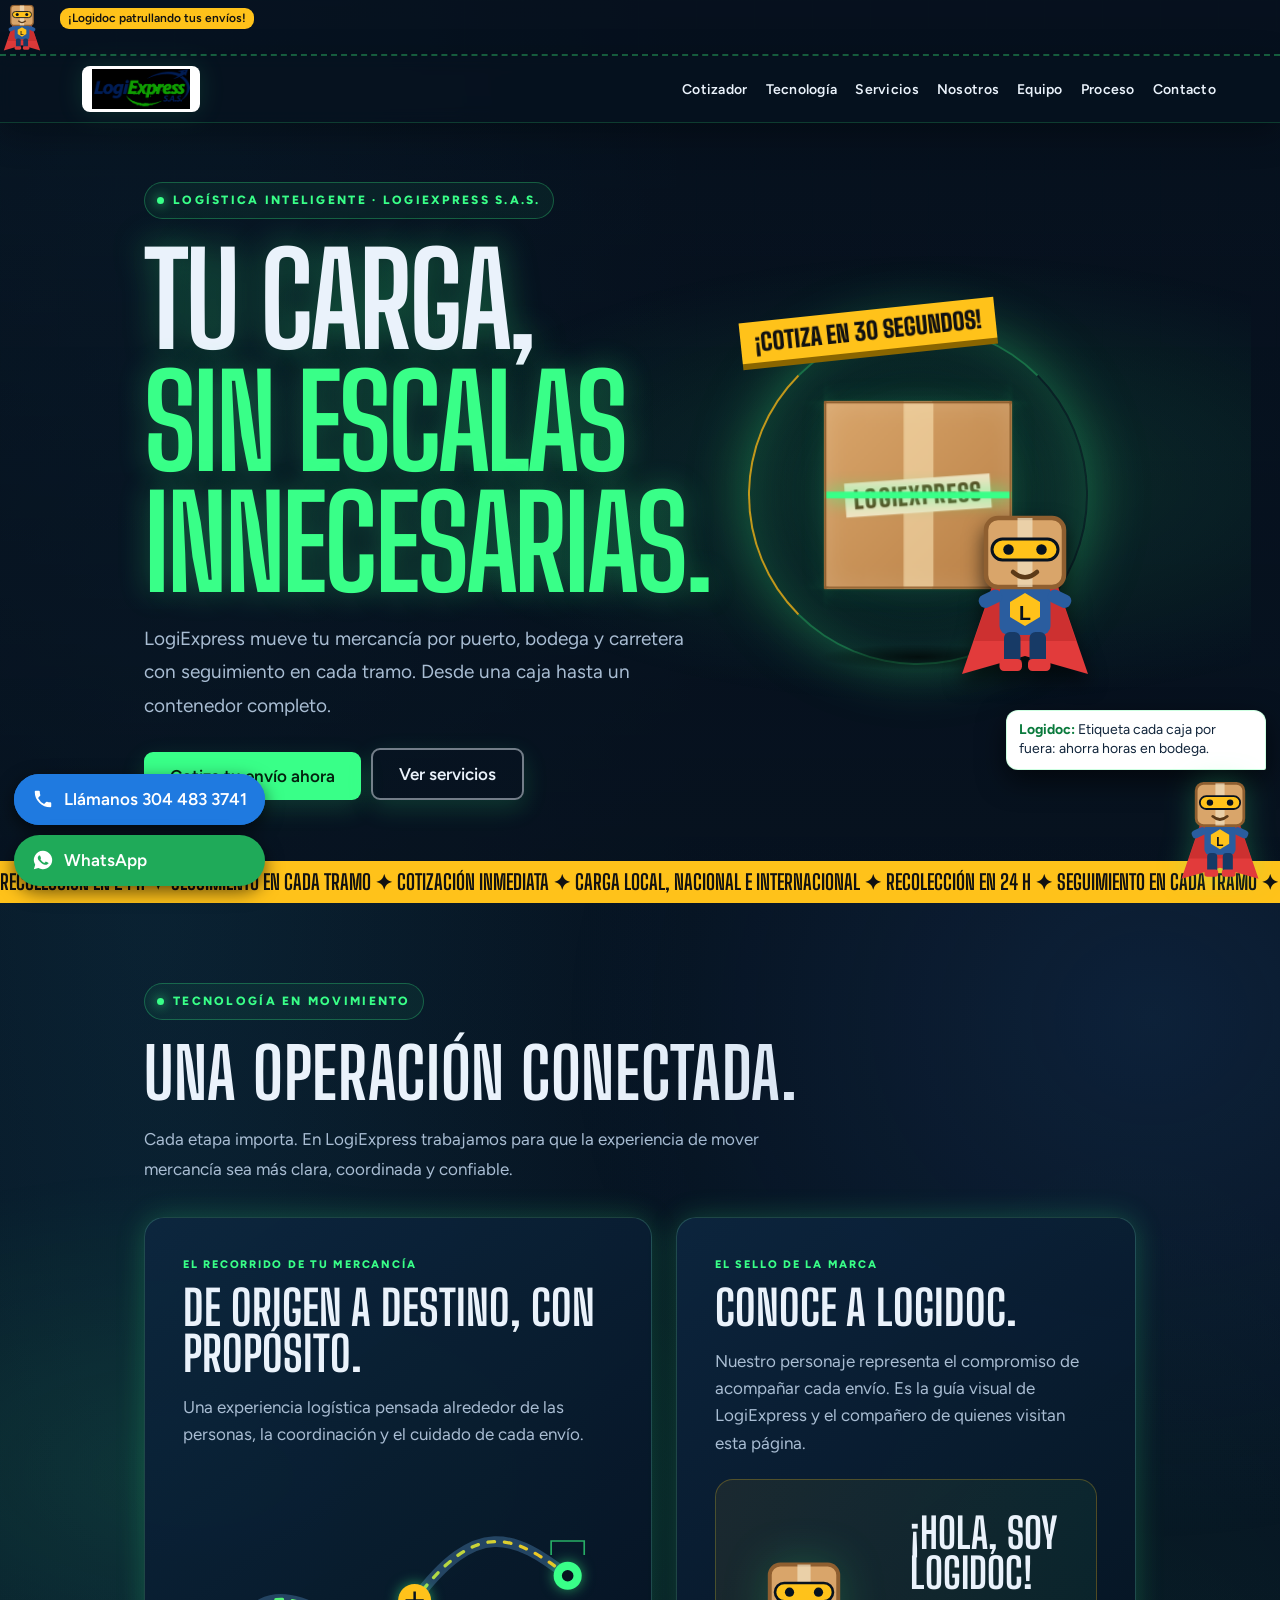
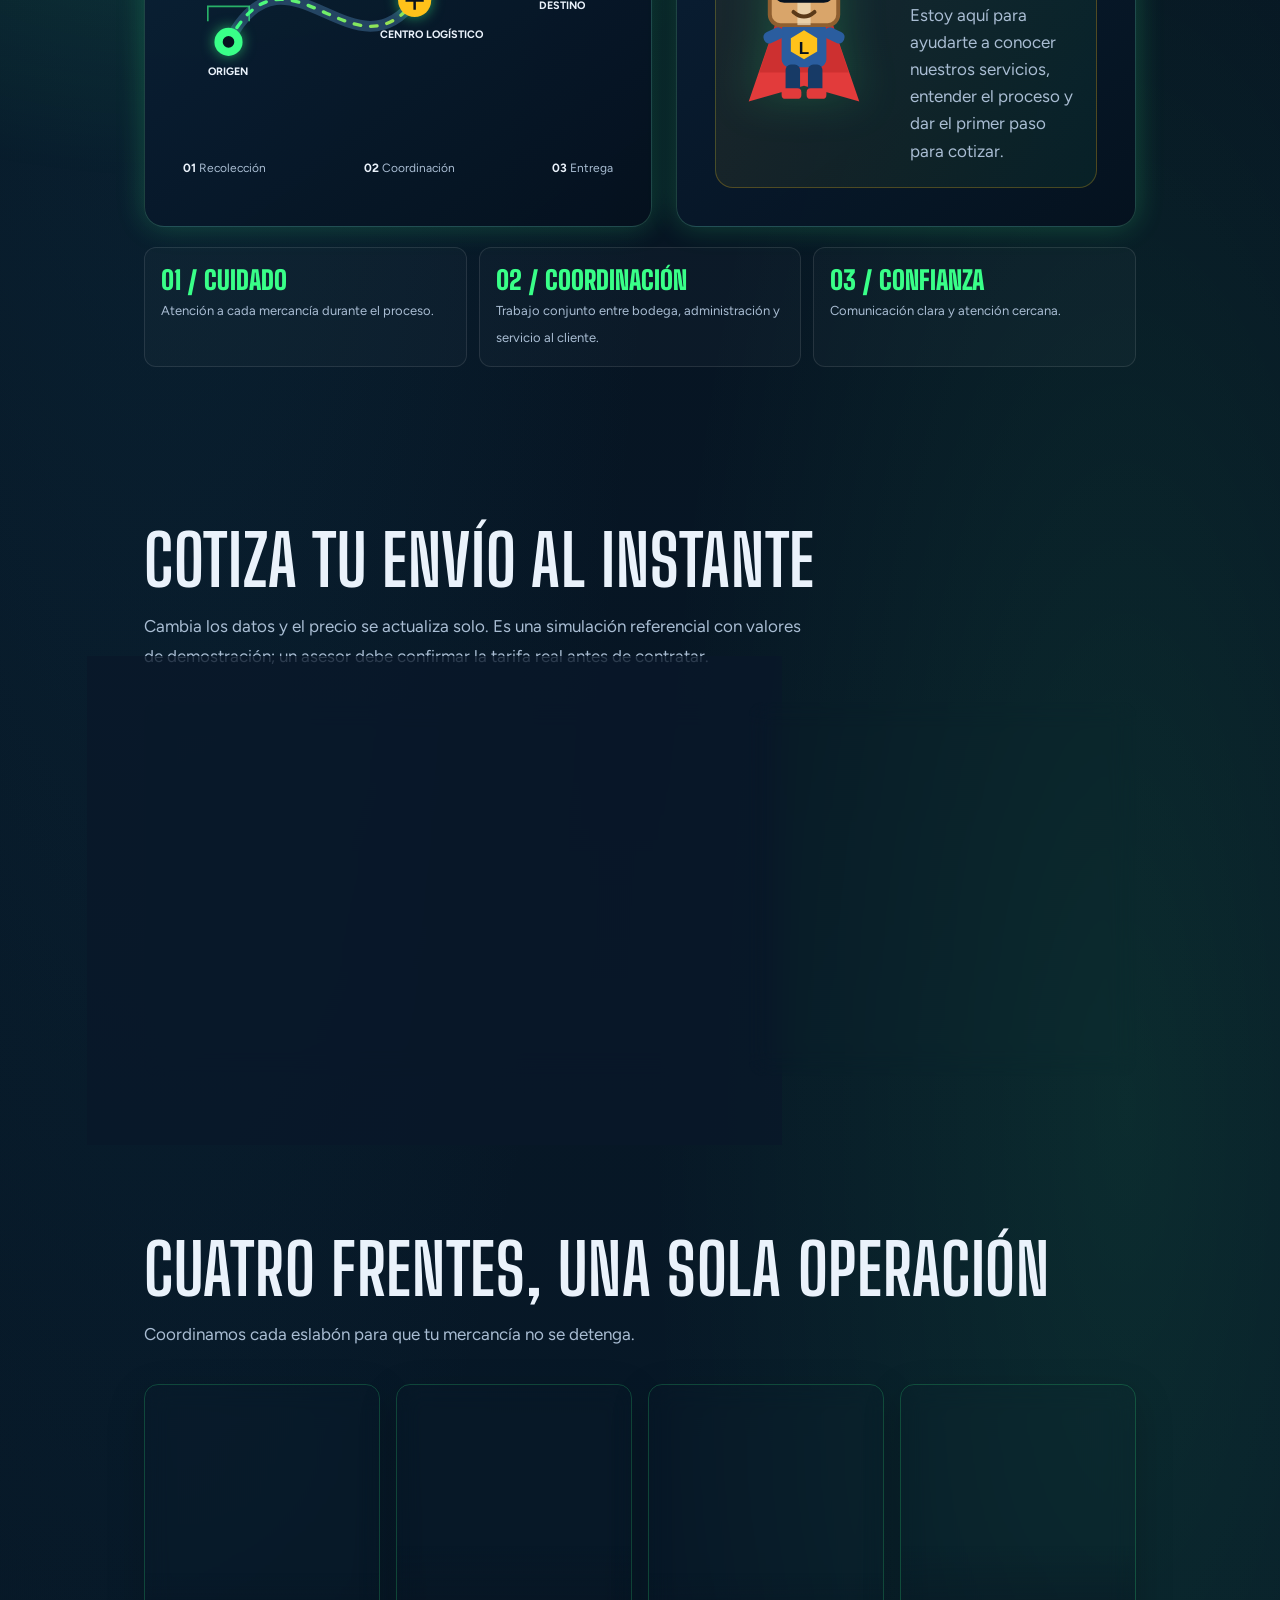
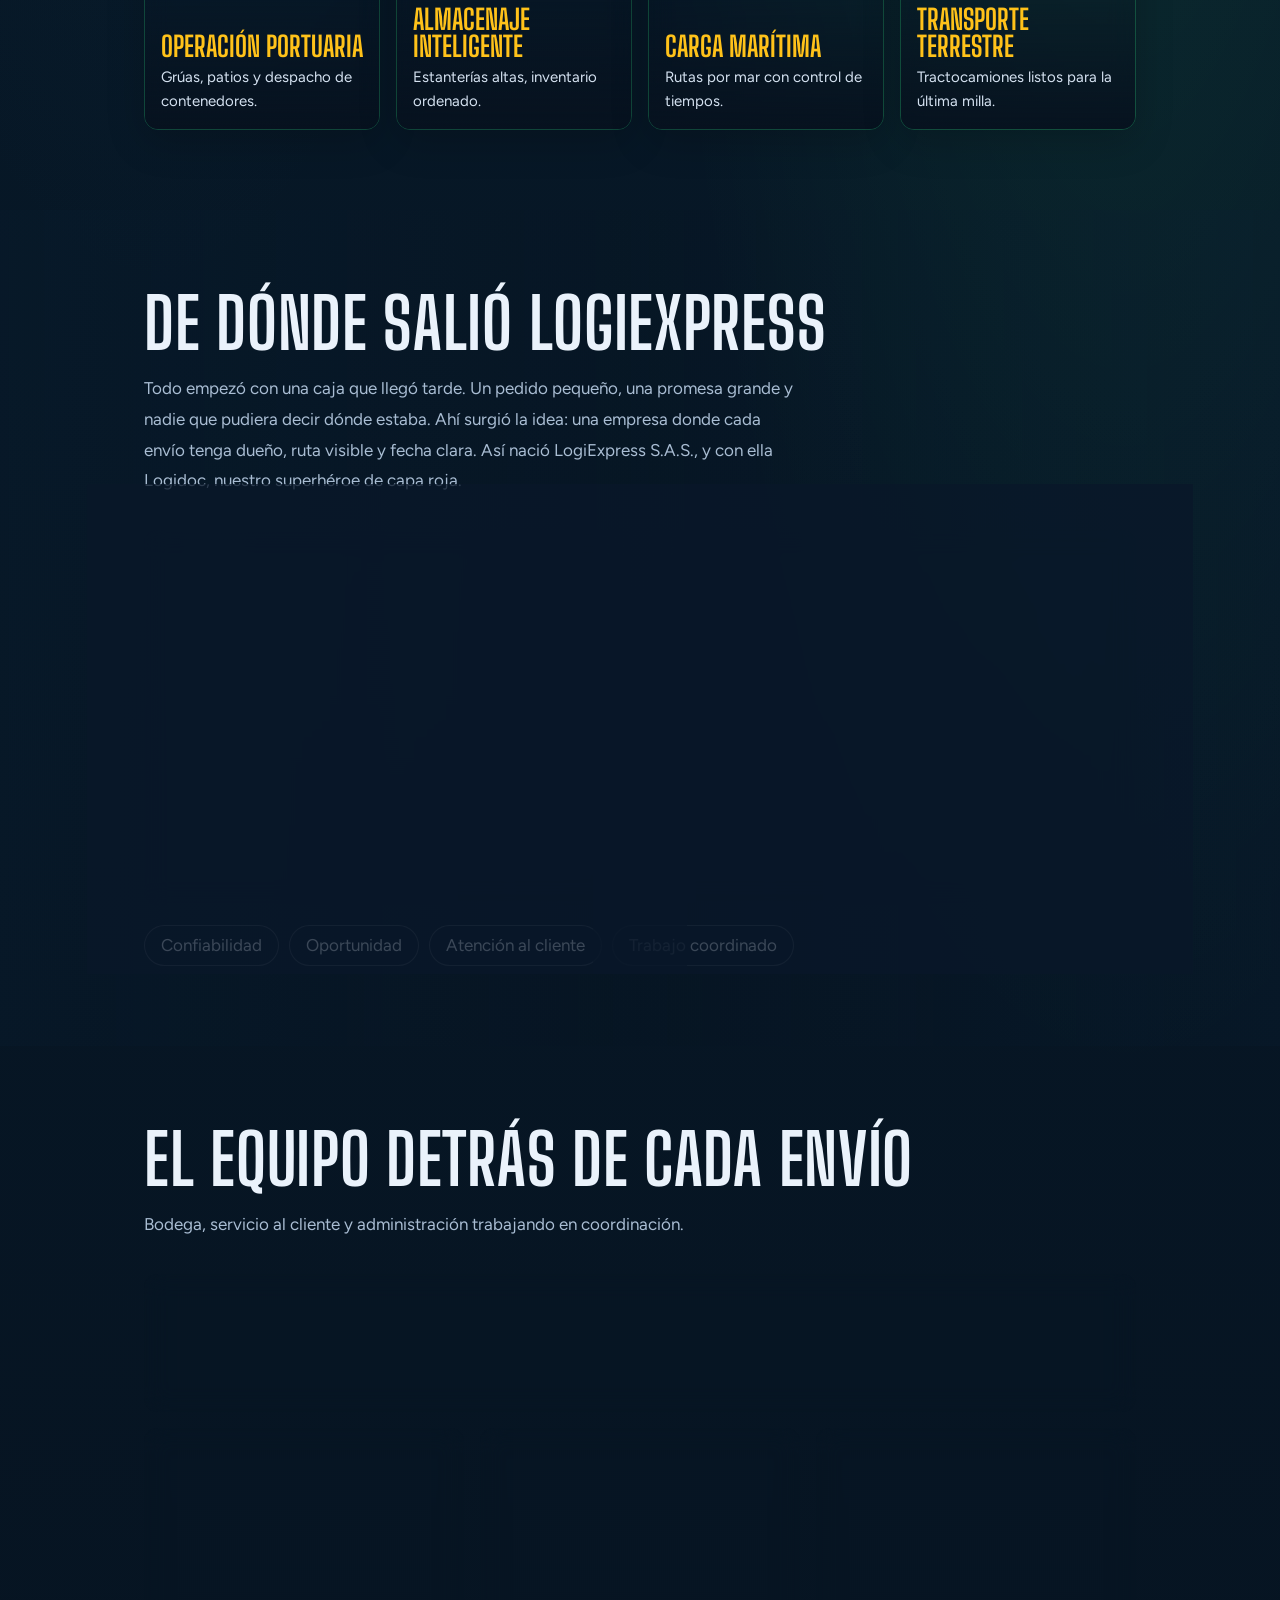
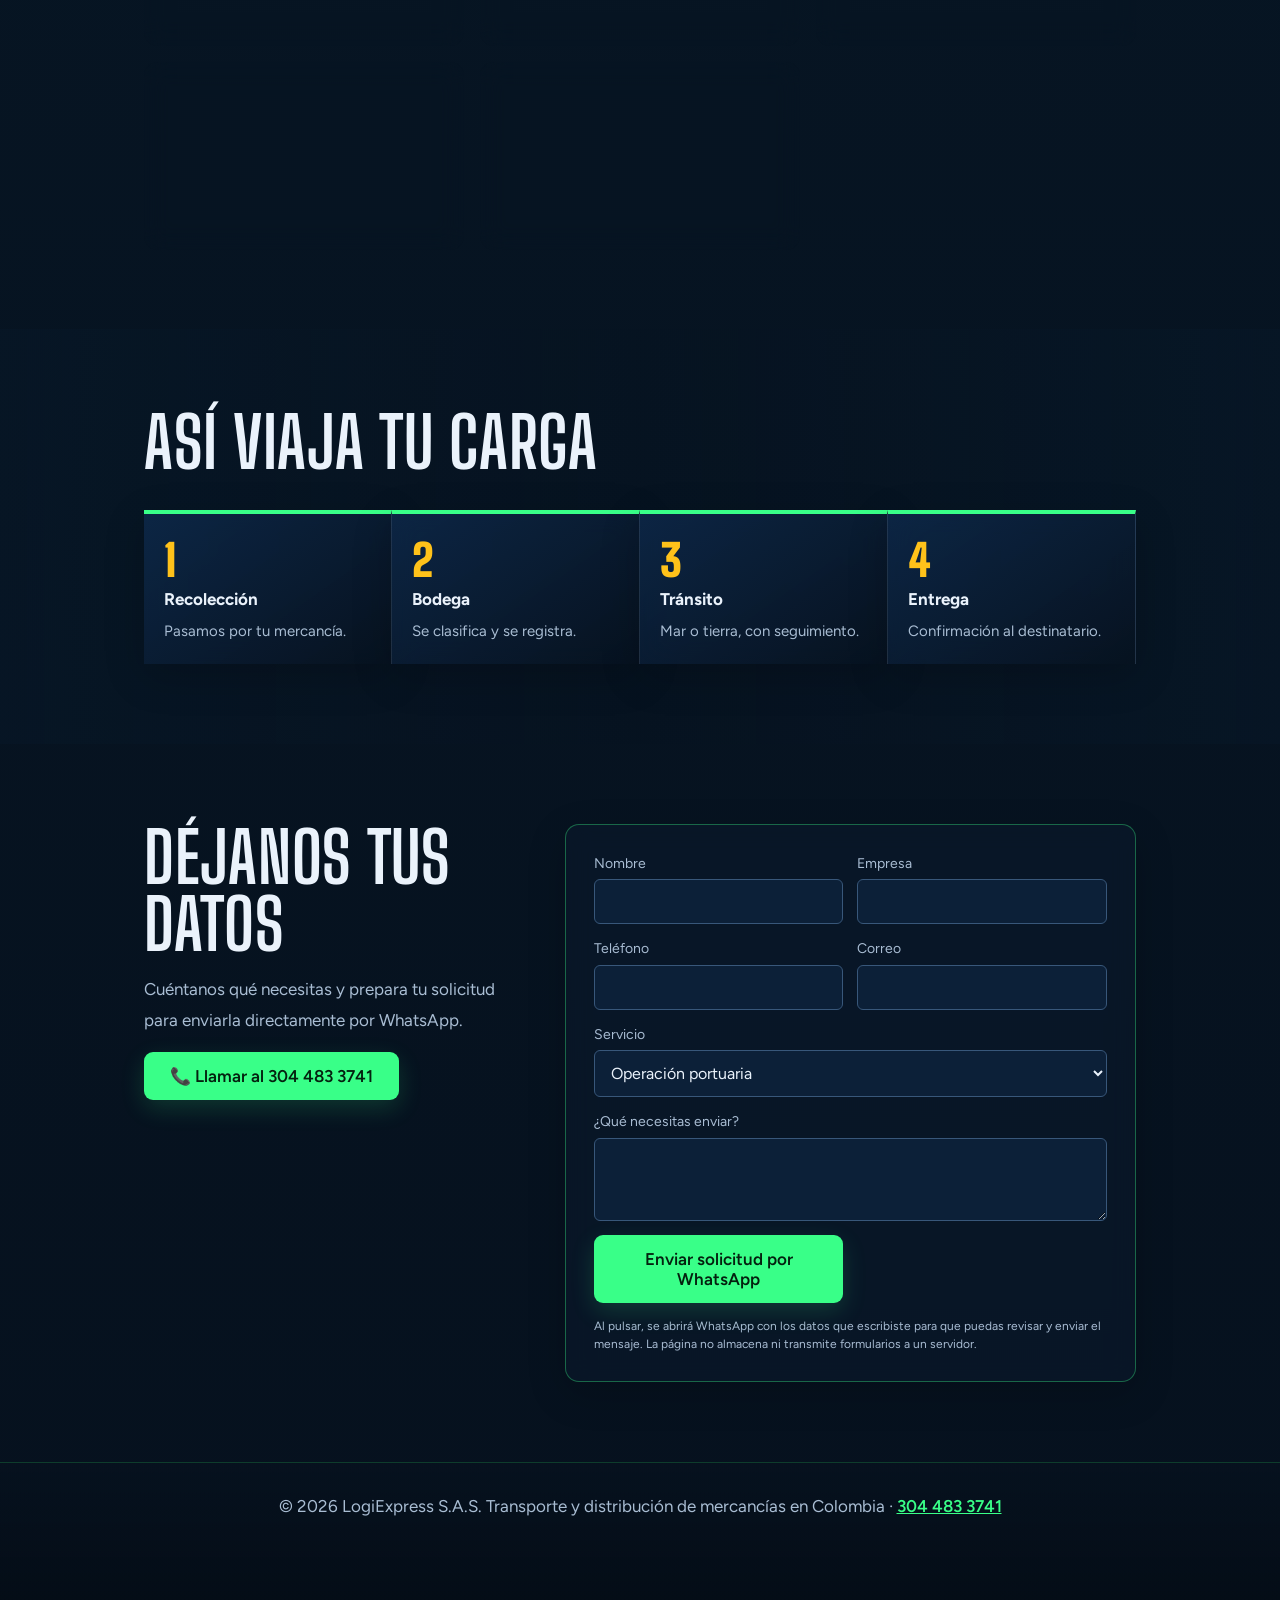
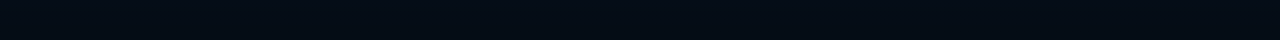
==== commit 27706e4c: "index.html" ====
--- a/index.html
+++ b/index.html
@@ -85,6 +85,93 @@
 @media(max-width:860px){.call a span{display:none}.call a{padding:14px}.brand img{height:38px}}
 @media(max-width:860px){.quote,.about{grid-template-columns:1fr}.qf{grid-template-columns:1fr 1fr}.bigl{width:110px;height:132px}.ring{width:260px;height:260px}.badge{font-size:19px}.hero,.contact{grid-template-columns:1fr}.grid,.steps{grid-template-columns:1fr 1fr}form{grid-template-columns:1fr}.stage{height:300px}nav a:not(.keep){display:none}.walk b{display:none}}
 @media(prefers-reduced-motion:reduce){*{animation-duration:.01s!important;animation-iteration-count:1!important}}
+.mvgrid{display:grid;grid-template-columns:1fr 1fr;gap:20px;margin-top:34px}.mvc{background:var(--panel);border-radius:14px;padding:26px;border-top:5px solid var(--g);transition:transform .3s,box-shadow .3s}.mvc:nth-child(2){border-color:var(--y)}.mvc:hover{transform:translateY(-6px);box-shadow:0 16px 36px rgba(0,0,0,.45)}.mvc h3{font-size:40px;margin-bottom:8px}.mvc p{margin:0;color:var(--mut)}
+section .lead{color:var(--mut);max-width:62ch}
+.vals{display:flex;flex-wrap:wrap;gap:10px;margin-top:20px}.vals span{background:var(--panel);border:1px solid rgba(255,255,255,.2);padding:6px 16px;border-radius:99px;transition:transform .25s,background .25s,color .25s}.vals span:hover{transform:scale(1.12) rotate(-3deg);background:var(--y);color:#111}
+.team{display:grid;grid-template-columns:repeat(3,1fr);gap:16px;margin-top:34px}.tm{background:var(--panel);border-radius:14px;padding:22px;border:1px solid rgba(255,255,255,.15);transition:transform .35s,border-color .35s,box-shadow .35s}.tm:hover{transform:translateY(-8px);border-color:var(--g);box-shadow:0 14px 30px rgba(57,255,136,.2)}.tm.fo{grid-column:1/-1;display:flex;gap:20px;align-items:center;border-color:var(--y)}
+.av{width:72px;height:72px;flex:none;border-radius:12px;background:linear-gradient(135deg,#d9a56a,#b98046);border:2px solid #8f5f30;display:grid;place-items:center;font:900 32px "Big Shoulders Display",Impact,sans-serif;color:#5b3a18;position:relative;margin-bottom:12px;transition:transform .6s}.tm.fo .av{margin:0;width:92px;height:92px;font-size:42px}.tm:hover .av{transform:rotateY(360deg)}.av:before{content:"";position:absolute;left:42%;width:16%;top:0;bottom:0;background:rgba(255,235,190,.55)}.av b{position:relative}
+.tm h3{font-size:30px}.tm p{margin:2px 0 0;color:var(--mut);font-size:15px}.tag{display:inline-block;background:var(--g);color:#04210f;font-size:12px;font-weight:600;padding:1px 10px;border-radius:99px;margin-top:8px}
+.qr .p{font-size:clamp(30px,4vw,48px)}
+.rv{opacity:0;transform:translateY(34px);transition:opacity .7s,transform .7s}.rv.on{opacity:1;transform:none}
+@media(max-width:860px){.mvgrid,.team{grid-template-columns:1fr}.tm.fo{flex-direction:column;align-items:flex-start}}
+@media(prefers-reduced-motion:reduce){.rv{opacity:1;transform:none}}
+
+/* ===== LOGIEXPRESS FUTURISTA: CAPA VISUAL V2 ===== */
+:root{--glow:0 0 28px rgba(57,255,136,.22);--line:rgba(126,255,190,.2)}
+body{background-image:radial-gradient(ellipse at 12% 12%,rgba(24,91,118,.22),transparent 34%),radial-gradient(ellipse at 88% 42%,rgba(57,255,136,.09),transparent 30%),linear-gradient(180deg,#06101d 0%,#071827 48%,#06111e 100%)}
+body:before{content:"";position:fixed;inset:0;pointer-events:none;z-index:-1;opacity:.18;background-image:linear-gradient(rgba(57,255,136,.07) 1px,transparent 1px),linear-gradient(90deg,rgba(57,255,136,.07) 1px,transparent 1px);background-size:58px 58px;mask-image:linear-gradient(to bottom,black,transparent 78%)}
+nav{border-bottom:1px solid rgba(57,255,136,.18);box-shadow:0 10px 35px #0005}
+nav .logo,.brand{filter:drop-shadow(0 0 12px rgba(57,255,136,.12))}
+nav div a{font-size:14px;letter-spacing:.02em}
+.hero{position:relative;isolation:isolate;padding-bottom:34px}
+.hero:before{content:"";position:absolute;inset:6% -4vw 0;z-index:-1;background:radial-gradient(ellipse at 75% 45%,rgba(57,255,136,.12),transparent 42%);pointer-events:none}
+.hero-copy .eyebrow,.eyebrow{display:inline-flex;align-items:center;gap:9px;color:var(--g);font-size:12px;font-weight:800;letter-spacing:.19em;text-transform:uppercase;border:1px solid rgba(57,255,136,.28);background:rgba(57,255,136,.06);padding:8px 12px;border-radius:99px;margin-bottom:20px}
+.eyebrow:before{content:"";width:7px;height:7px;border-radius:50%;background:var(--g);box-shadow:0 0 12px var(--g)}
+.hero h1{max-width:760px;letter-spacing:-.025em}
+.hero h1 span{color:var(--g);text-shadow:0 0 30px rgba(57,255,136,.32)}
+.hero p{font-size:clamp(16px,1.6vw,19px);line-height:1.75}
+.stage{min-height:390px}
+.stage:before{content:"";position:absolute;width:82%;height:82%;border-radius:50%;background:radial-gradient(circle,rgba(57,255,136,.13),transparent 68%);filter:blur(12px)}
+.ring{border-style:solid;border-color:rgba(57,255,136,.36);border-left-color:rgba(255,194,26,.75);border-right-color:transparent}
+.cube div{box-shadow:inset 0 0 24px rgba(255,255,255,.13),0 0 24px rgba(57,255,136,.12)}
+.btn{border-radius:9px;box-shadow:0 8px 24px rgba(57,255,136,.16)}
+.btn.o{border-color:rgba(234,242,251,.48)}
+section{position:relative}
+section:not(#cotizador):nth-of-type(even){background:linear-gradient(90deg,rgba(11,32,52,.22),rgba(7,18,31,.08),rgba(11,32,52,.22))}
+section h2{letter-spacing:.01em}
+section .lead{line-height:1.8}
+.card,.mvc,.tm,.qf,.qr,.steps div,form{backdrop-filter:blur(12px);box-shadow:0 12px 38px rgba(0,0,0,.18)}
+.card{border-color:rgba(57,255,136,.2)}
+.card:hover{border-color:var(--g);box-shadow:0 0 0 1px var(--g),0 24px 55px #0009}
+.mvc,.tm{border:1px solid rgba(57,255,136,.16);border-top:4px solid var(--g)}
+.tm.fo{border:1px solid rgba(255,194,26,.4)}
+.steps div{background:linear-gradient(145deg,rgba(15,45,82,.72),rgba(7,18,31,.85))}
+#plataforma{overflow:hidden}
+#plataforma:before{content:"";position:absolute;inset:0;background:radial-gradient(ellipse at 15% 50%,rgba(57,255,136,.1),transparent 38%),radial-gradient(ellipse at 90% 10%,rgba(42,93,159,.2),transparent 36%);pointer-events:none}
+.platform-grid{display:grid;grid-template-columns:1.05fr .95fr;gap:24px;align-items:stretch;margin-top:32px}
+.platform-panel{position:relative;overflow:hidden;border:1px solid var(--line);border-radius:20px;padding:clamp(22px,4vw,38px);background:linear-gradient(145deg,rgba(13,39,64,.9),rgba(5,17,30,.92));box-shadow:var(--glow)}
+.platform-panel h3{font-size:clamp(30px,4vw,48px);margin:12px 0}
+.platform-panel p{color:var(--mut);max-width:54ch}
+.platform-panel .micro{font-size:11px;letter-spacing:.16em;text-transform:uppercase;color:var(--g);font-weight:800}
+.route-visual{position:relative;min-height:280px;display:grid;place-items:center}
+.route-visual svg{width:100%;max-width:520px;overflow:visible}
+.route-line{stroke-dasharray:8 12;animation:routeflow 18s linear infinite}
+@keyframes routeflow{to{stroke-dashoffset:-400}}
+.route-node{filter:drop-shadow(0 0 8px rgba(57,255,136,.55))}
+.route-caption{display:flex;justify-content:space-between;gap:10px;flex-wrap:wrap;margin-top:14px;color:var(--mut);font-size:12px}
+.route-caption b{color:var(--tx)}
+.logidoc-feature{display:grid;grid-template-columns:150px 1fr;gap:22px;align-items:center;margin-top:22px;padding:22px;border:1px solid rgba(255,194,26,.25);border-radius:18px;background:linear-gradient(100deg,rgba(255,194,26,.07),rgba(57,255,136,.06))}
+.logidoc-feature svg{width:132px;height:158px;filter:drop-shadow(0 0 22px rgba(57,255,136,.2));animation:fly 3.5s ease-in-out infinite}
+.logidoc-feature h3{font-size:clamp(28px,4vw,42px);margin-bottom:8px}
+.logidoc-feature p{margin:0;color:var(--mut)}
+.platform-points{display:grid;grid-template-columns:repeat(3,1fr);gap:12px;margin-top:20px}
+.platform-point{border:1px solid rgba(255,255,255,.1);border-radius:12px;padding:16px;background:rgba(255,255,255,.025)}
+.platform-point b{display:block;color:var(--g);font:900 26px "Big Shoulders Display",Impact,sans-serif}
+.platform-point span{font-size:13px;color:var(--mut)}
+#tip{border:1px solid rgba(57,255,136,.25);box-shadow:0 10px 28px #0009}
+#lm{filter:drop-shadow(0 0 14px rgba(57,255,136,.25))}
+footer{border-top:1px solid rgba(57,255,136,.2);background:linear-gradient(180deg,rgba(7,18,31,.65),#040c15)}
+.form-note{grid-column:1/-1;color:var(--mut);font-size:12px;line-height:1.5}
+#ok{background:rgba(57,255,136,.12);border:1px solid var(--g);color:var(--tx)}
+a,button,input,select,textarea{-webkit-tap-highlight-color:transparent}
+@media(max-width:860px){
+ .platform-grid{grid-template-columns:1fr}
+ .route-visual{min-height:220px}
+ .logidoc-feature{grid-template-columns:100px 1fr}
+ .logidoc-feature svg{width:92px;height:116px}
+}
+@media(max-width:520px){
+ .hero{min-height:auto;padding-top:48px}
+ .hero h1{font-size:clamp(54px,16vw,82px)}
+ .stage{height:260px;min-height:260px}
+ .platform-points{grid-template-columns:1fr}
+ .logidoc-feature{grid-template-columns:1fr;text-align:center}
+ .logidoc-feature svg{margin:auto}
+ .route-caption{font-size:11px}
+ section{padding:62px 0}
+ .btn{padding:13px 18px;font-size:15px}
+}
+
 </style></head><body>
 <svg width="0" height="0" style="position:absolute"><defs><symbol id="lg" viewBox="0 0 100 120">
 <path class="cape" d="M30 48 L70 48 L92 112 L50 100 L8 112Z" fill="#e23b3b"/><path d="M30 48 L70 48 L84 90 L16 90Z" fill="#b92727" opacity=".5"/>
@@ -95,30 +182,82 @@
 <rect x="28" y="22" width="44" height="14" rx="7" fill="#ffc21a" stroke="#07121f" stroke-width="2"/><circle cx="39" cy="29" r="3.5" fill="#07121f"/><circle cx="61" cy="29" r="3.5" fill="#07121f"/><path d="M42 44 q8 7 16 0" stroke="#5b3a18" stroke-width="3" fill="none" stroke-linecap="round"/></symbol></defs></svg>
 <video id="bg" autoplay muted loop playsinline src="[data-uri]